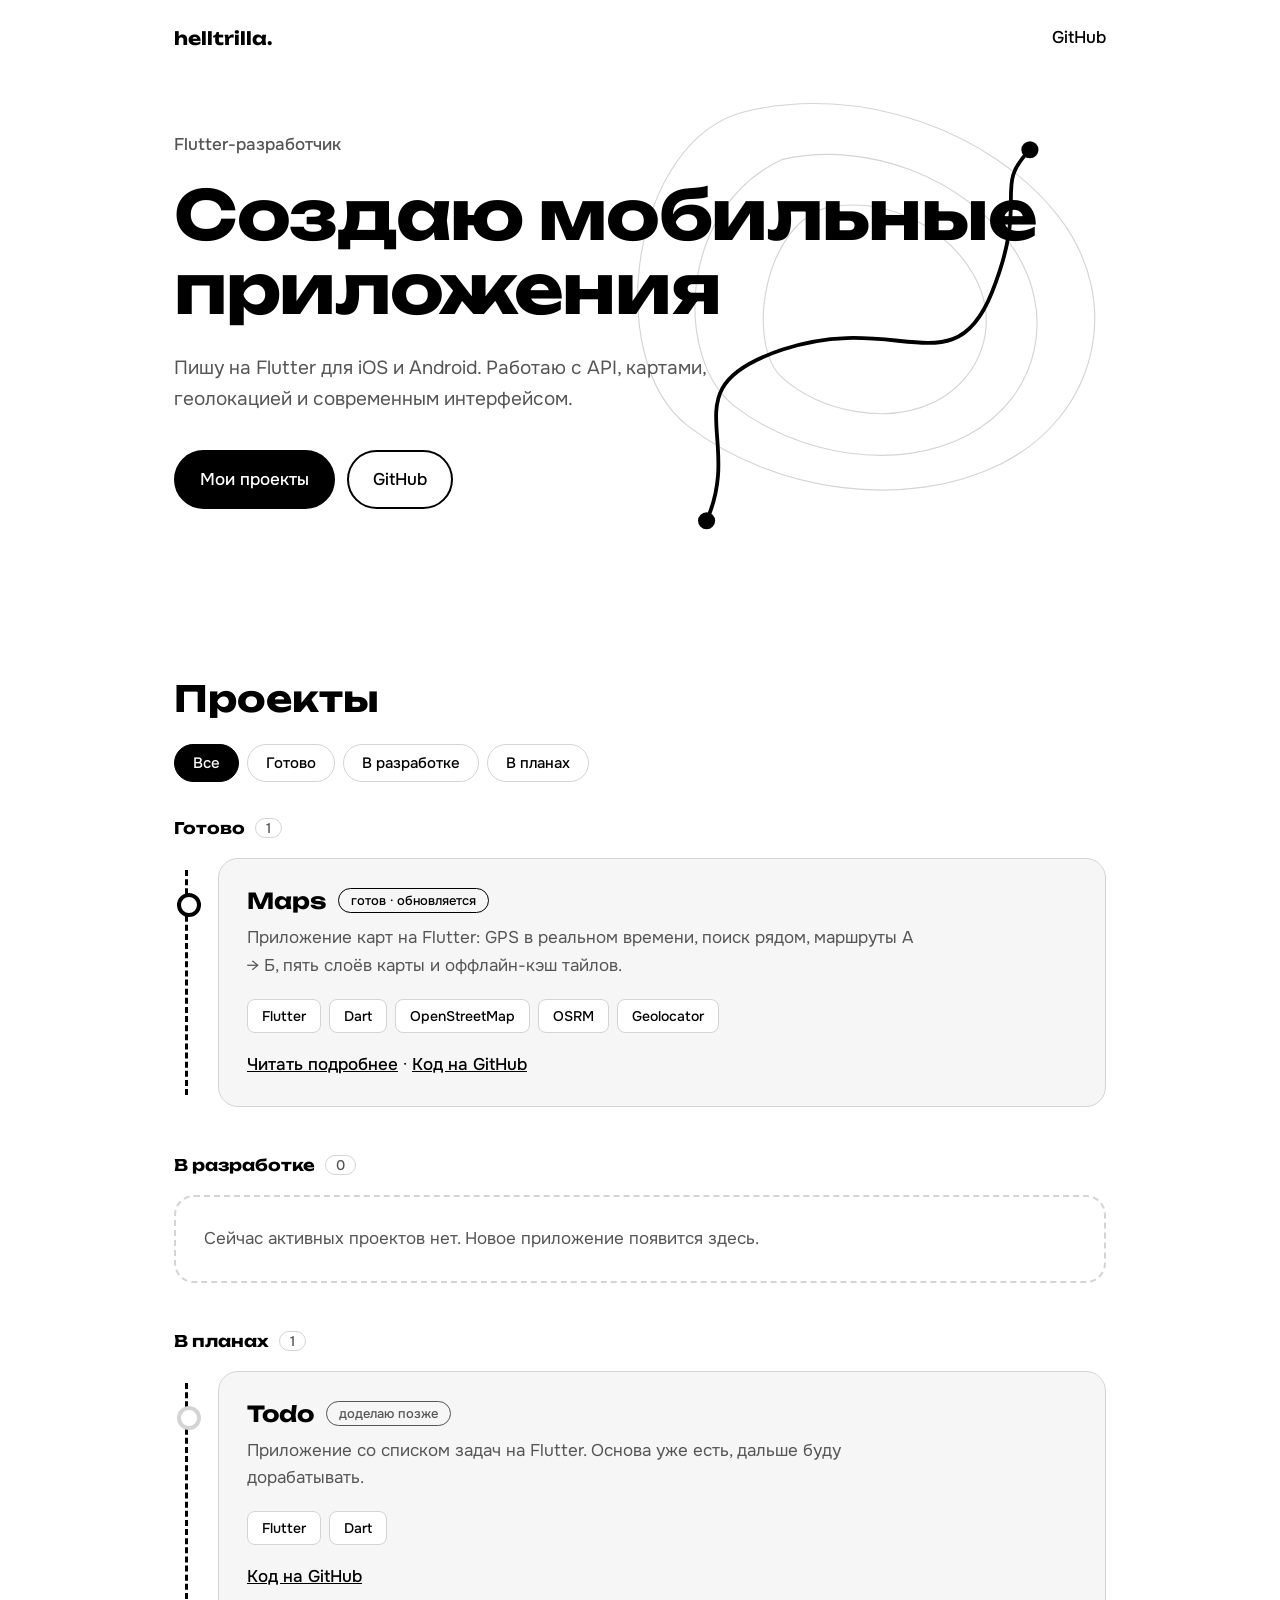
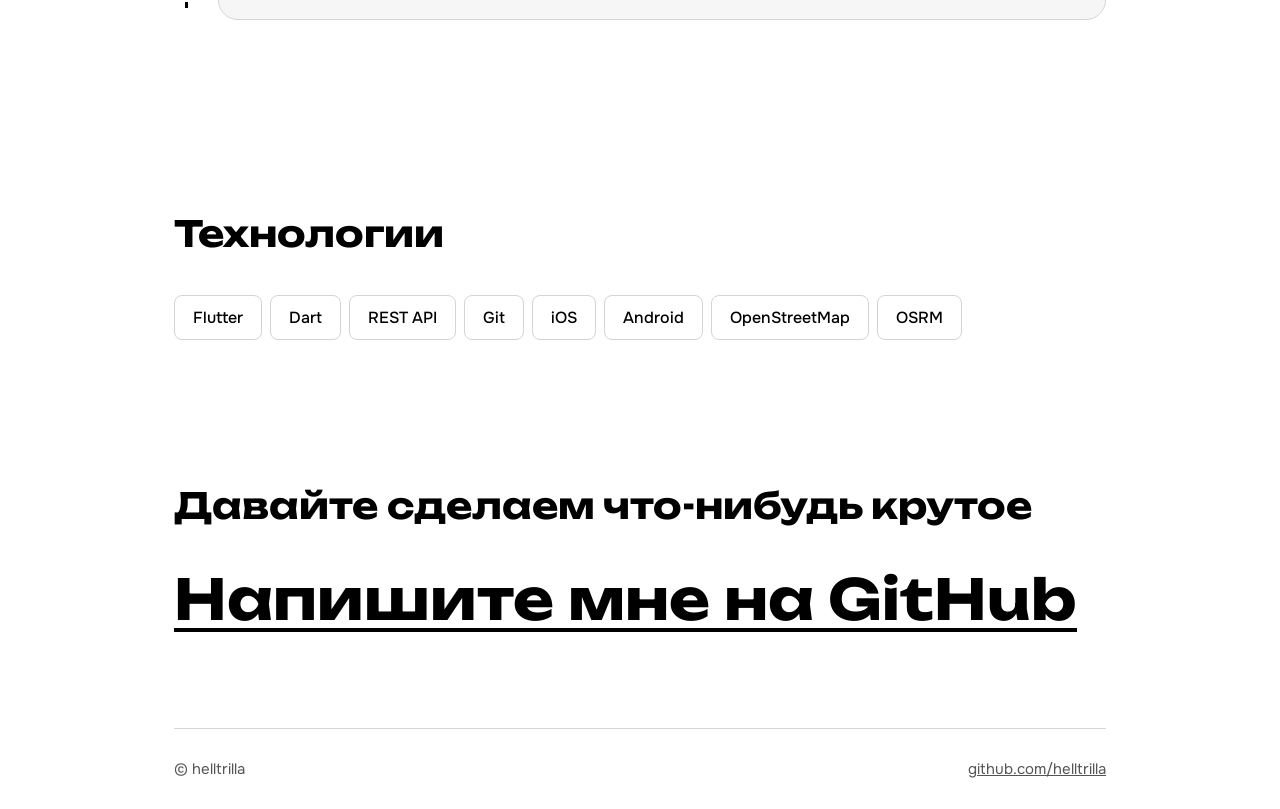
==== index.html @ f3880a2e "Add files via upload" ====
<!DOCTYPE html>
<html lang="ru">
<head>
<meta charset="utf-8">
<meta name="viewport" content="width=device-width, initial-scale=1">
<title>Helltrilla — Flutter Developer</title>
<meta name="description" content="Helltrilla — портфолио Flutter-разработчика">
<link rel="icon" href="/favicon.svg" type="image/svg+xml">
<link rel="icon" href="/favicon.png" type="image/png" sizes="64x64">
<link rel="apple-touch-icon" href="/apple-touch-icon.png">
<meta property="og:type" content="website">
<meta property="og:locale" content="ru_RU">
<meta property="og:site_name" content="helltrilla">
<meta property="og:title" content="helltrilla — Flutter-разработчик">
<meta property="og:description" content="Мобильные приложения для iOS и Android. Проекты, стек и контакты.">
<meta property="og:url" content="https://helltrilla.github.io/">
<meta property="og:image" content="https://helltrilla.github.io/og-image.png">
<meta property="og:image:width" content="1200">
<meta property="og:image:height" content="630">
<meta name="twitter:card" content="summary_large_image">
<meta name="twitter:image" content="https://helltrilla.github.io/og-image.png">
<link rel="preconnect" href="https://fonts.googleapis.com">
<link rel="preconnect" href="https://fonts.gstatic.com" crossorigin>
<link href="https://fonts.googleapis.com/css2?family=Onest:wght@400;500&family=Unbounded:wght@500;700&display=swap" rel="stylesheet">
<style>
:root{--bg:#ffffff;--ink:#000000;--mute:#555555;--line:#d4d4d4;--card:#f6f6f6;--route:#000000;--ok:#000000;
--d:'Unbounded','Arial Black',sans-serif;--b:'Onest',system-ui,sans-serif}
@media(prefers-color-scheme:dark){:root:not([data-theme="light"]){--bg:#000000;--ink:#ffffff;--mute:#a0a0a0;--line:#333333;--card:#0d0d0d;--route:#ffffff;--ok:#ffffff}}
:root[data-theme="dark"]{--bg:#000000;--ink:#ffffff;--mute:#a0a0a0;--line:#333333;--card:#0d0d0d;--route:#ffffff;--ok:#ffffff}
*{box-sizing:border-box;margin:0}
html{scroll-behavior:smooth}
body{background:var(--bg);color:var(--ink);font:400 17px/1.6 var(--b);padding-top:env(safe-area-inset-top,0px);padding-bottom:env(safe-area-inset-bottom,0px)}
a{color:inherit}
:focus-visible{outline:3px solid var(--route);outline-offset:3px}
.w{max-width:980px;margin:0 auto;padding:0 24px}
header{display:flex;justify-content:space-between;align-items:center;padding:24px 0;font-weight:500}
header a{text-decoration:none}
.logo{font:700 18px var(--d)}
.logo i{color:var(--route);font-style:normal}
.hero{position:relative;padding:56px 0 96px}
.hero svg.map{position:absolute;inset:0;width:100%;height:100%;pointer-events:none}
.contour{fill:none;stroke:var(--line);stroke-width:1.2}
.route{fill:none;stroke:var(--route);stroke-width:4;stroke-linecap:round;stroke-dasharray:6 12;}
.route.draw{stroke-dasharray:1400;stroke-dashoffset:1400;animation:go 2.6s .3s ease-out forwards}
@keyframes go{to{stroke-dashoffset:0}}
.pin{fill:var(--route)}
.hero>*:not(svg){position:relative}
.role{font-weight:500;color:var(--mute);margin-bottom:20px}
h1{font:700 clamp(34px,7vw,68px)/1.08 var(--d);letter-spacing:-.02em;max-width:14em}
.lead{max-width:34em;margin:28px 0 36px;color:var(--mute);font-size:19px}
.btns{display:flex;gap:12px;flex-wrap:wrap}
.btn{display:inline-block;padding:14px 24px;border-radius:999px;font-weight:500;text-decoration:none;border:2px solid var(--ink);transition:transform .15s}
.btn.main{background:var(--ink);color:var(--bg)}
.btn:hover{transform:translateY(-2px)}
h2{font:700 clamp(24px,4vw,36px)/1.2 var(--d);margin-bottom:40px}
section{padding:72px 0}
.stops{position:relative;padding-left:44px}
.stops:before{content:"";position:absolute;left:11px;top:12px;bottom:12px;border-left:3px dashed var(--route)}
.stop{position:relative;background:var(--card);border:1px solid var(--line);border-radius:20px;padding:28px;margin-bottom:24px}
.stop:before{content:"";position:absolute;left:-42px;top:34px;width:16px;height:16px;border-radius:50%;background:var(--bg);border:4px solid var(--route)}
.stop.plan:before{border-color:var(--line)}
.stop h4{font:700 22px var(--d);margin-bottom:10px;display:flex;gap:12px;align-items:center;flex-wrap:wrap}
.tag{font:500 13px var(--b);padding:3px 12px;border-radius:999px;border:1px solid currentColor;color:var(--ok)}
.plan .tag{color:var(--mute)}
.stop p{color:var(--mute);max-width:40em}
.chips{display:flex;flex-wrap:wrap;gap:8px;margin:20px 0 0;padding:0;list-style:none}
.chips li{font-size:14px;font-weight:500;padding:5px 14px;border-radius:8px;background:var(--bg);border:1px solid var(--line)}
.stop a.more{display:inline-block;margin-top:18px;font-weight:500}
.stack .chips li{font-size:16px;padding:9px 18px}
.filters{display:flex;gap:8px;flex-wrap:wrap;margin:-16px 0 36px}
.filters button{font:500 15px var(--b);color:var(--ink);background:none;border:1.5px solid var(--line);border-radius:999px;padding:8px 18px;cursor:pointer}
.filters button.on{background:var(--ink);color:var(--bg);border-color:var(--ink)}
.stop h4 a{text-decoration:none}
.stop h4 a:after{content:"";position:absolute;inset:0;border-radius:20px}
.stop:hover{border-color:var(--ink)}
.stop a.more{position:relative;z-index:1}
.group{margin-bottom:48px}
.group[hidden]{display:none}
.gh{font:700 16px var(--d);margin-bottom:20px;display:flex;gap:10px;align-items:center}
.gh span{font:500 14px var(--b);color:var(--mute);border:1px solid var(--line);border-radius:999px;padding:0 10px}
.empty{border:2px dashed var(--line);border-radius:20px;padding:28px;color:var(--mute)}
.cta{padding:72px 0 96px}
.cta a{font:700 clamp(26px,5.5vw,56px)/1.15 var(--d);text-decoration-thickness:4px;text-decoration-color:var(--route);text-underline-offset:8px}
footer{border-top:1px solid var(--line);padding:28px 0;color:var(--mute);font-size:15px;display:flex;justify-content:space-between;flex-wrap:wrap;gap:12px}
@media(prefers-reduced-motion:reduce){.route.draw{animation:none;stroke-dashoffset:0}html{scroll-behavior:auto}.btn:hover{transform:none}}
@media(max-width:560px){.stops{padding-left:34px}.stop:before{left:-32px}.stop{padding:22px}}
</style>
</head>
<body>
<div class="w">
<header>
  <span class="logo">helltrilla<i>.</i></span>
  <a href="https://github.com/helltrilla">GitHub</a>
</header>

<main>
<div class="hero">
  <svg class="map" viewBox="0 0 980 560" preserveAspectRatio="xMidYMid slice" aria-hidden="true">
    <path class="contour" d="M600 40c120-30 260 20 330 110s40 210-60 260-240 30-330-40S480 70 600 40z"/>
    <path class="contour" d="M640 90c90-20 190 20 240 90s30 160-45 200-180 20-245-30-60-210 50-260z"/>
    <path class="contour" d="M690 140c60-10 120 20 150 70s10 110-40 135-120 10-160-25-20-165 50-180z"/>
    <path class="route draw" d="M560 470C600 380 520 330 640 290s180 40 220-60 0-110 40-150"/>
    <circle class="pin" cx="560" cy="470" r="9"/><circle class="pin" cx="900" cy="80" r="9"/>
  </svg>
  <p class="role">Flutter-разработчик</p>
  <h1>Создаю мобильные приложения</h1>
  <p class="lead">Пишу на Flutter для iOS и Android. Работаю с API, картами, геолокацией и современным интерфейсом.</p>
  <div class="btns">
    <a class="btn main" href="#projects">Мои проекты</a>
    <a class="btn" href="https://github.com/helltrilla">GitHub</a>
  </div>
</div>

<section id="projects">
  <h2>Проекты</h2>
  <div class="filters" role="group" aria-label="Фильтр проектов">
    <button class="on" data-f="all">Все</button>
    <button data-f="done">Готово</button>
    <button data-f="dev">В разработке</button>
    <button data-f="plan">В планах</button>
  </div>

  <div class="group" data-g="done">
    <h3 class="gh">Готово <span>1</span></h3>
    <div class="stops">
      <article class="stop">
        <h4><a href="maps.html">Maps</a> <span class="tag">готов · обновляется</span></h4>
        <p>Приложение карт на Flutter: GPS в реальном времени, поиск рядом, маршруты А → Б, пять слоёв карты и оффлайн-кэш тайлов.</p>
        <ul class="chips"><li>Flutter</li><li>Dart</li><li>OpenStreetMap</li><li>OSRM</li><li>Geolocator</li></ul>
        <a class="more" href="maps.html">Читать подробнее</a> · <a class="more" href="https://github.com/helltrilla/maps">Код на GitHub</a>
      </article>
    </div>
  </div>

  <div class="group" data-g="dev">
    <h3 class="gh">В разработке <span>0</span></h3>
    <div class="empty">Сейчас активных проектов нет. Новое приложение появится здесь.</div>
  </div>

  <div class="group" data-g="plan">
    <h3 class="gh">В планах <span>1</span></h3>
    <div class="stops">
      <article class="stop plan">
        <h4>Todo <span class="tag">доделаю позже</span></h4>
        <p>Приложение со списком задач на Flutter. Основа уже есть, дальше буду дорабатывать.</p>
        <ul class="chips"><li>Flutter</li><li>Dart</li></ul>
        <a class="more" href="https://github.com/helltrilla/todo">Код на GitHub</a>
      </article>
    </div>
  </div>
</section>

<section class="stack">
  <h2>Технологии</h2>
  <ul class="chips"><li>Flutter</li><li>Dart</li><li>REST API</li><li>Git</li><li>iOS</li><li>Android</li><li>OpenStreetMap</li><li>OSRM</li></ul>
</section>

<section class="cta">
  <h2>Давайте сделаем что-нибудь крутое</h2>
  <a href="https://github.com/helltrilla">Напишите мне на GitHub</a>
</section>
</main>

<footer>
  <span>© helltrilla</span>
  <a href="https://github.com/helltrilla">github.com/helltrilla</a>
</footer>
</div>
<script>
document.querySelectorAll('.filters button').forEach(function(b){b.addEventListener('click',function(){
document.querySelectorAll('.filters button').forEach(function(x){x.classList.toggle('on',x===b)});
document.querySelectorAll('.group').forEach(function(g){g.hidden=b.dataset.f!=='all'&&g.dataset.g!==b.dataset.f})})});
</script>
</body>
</html>
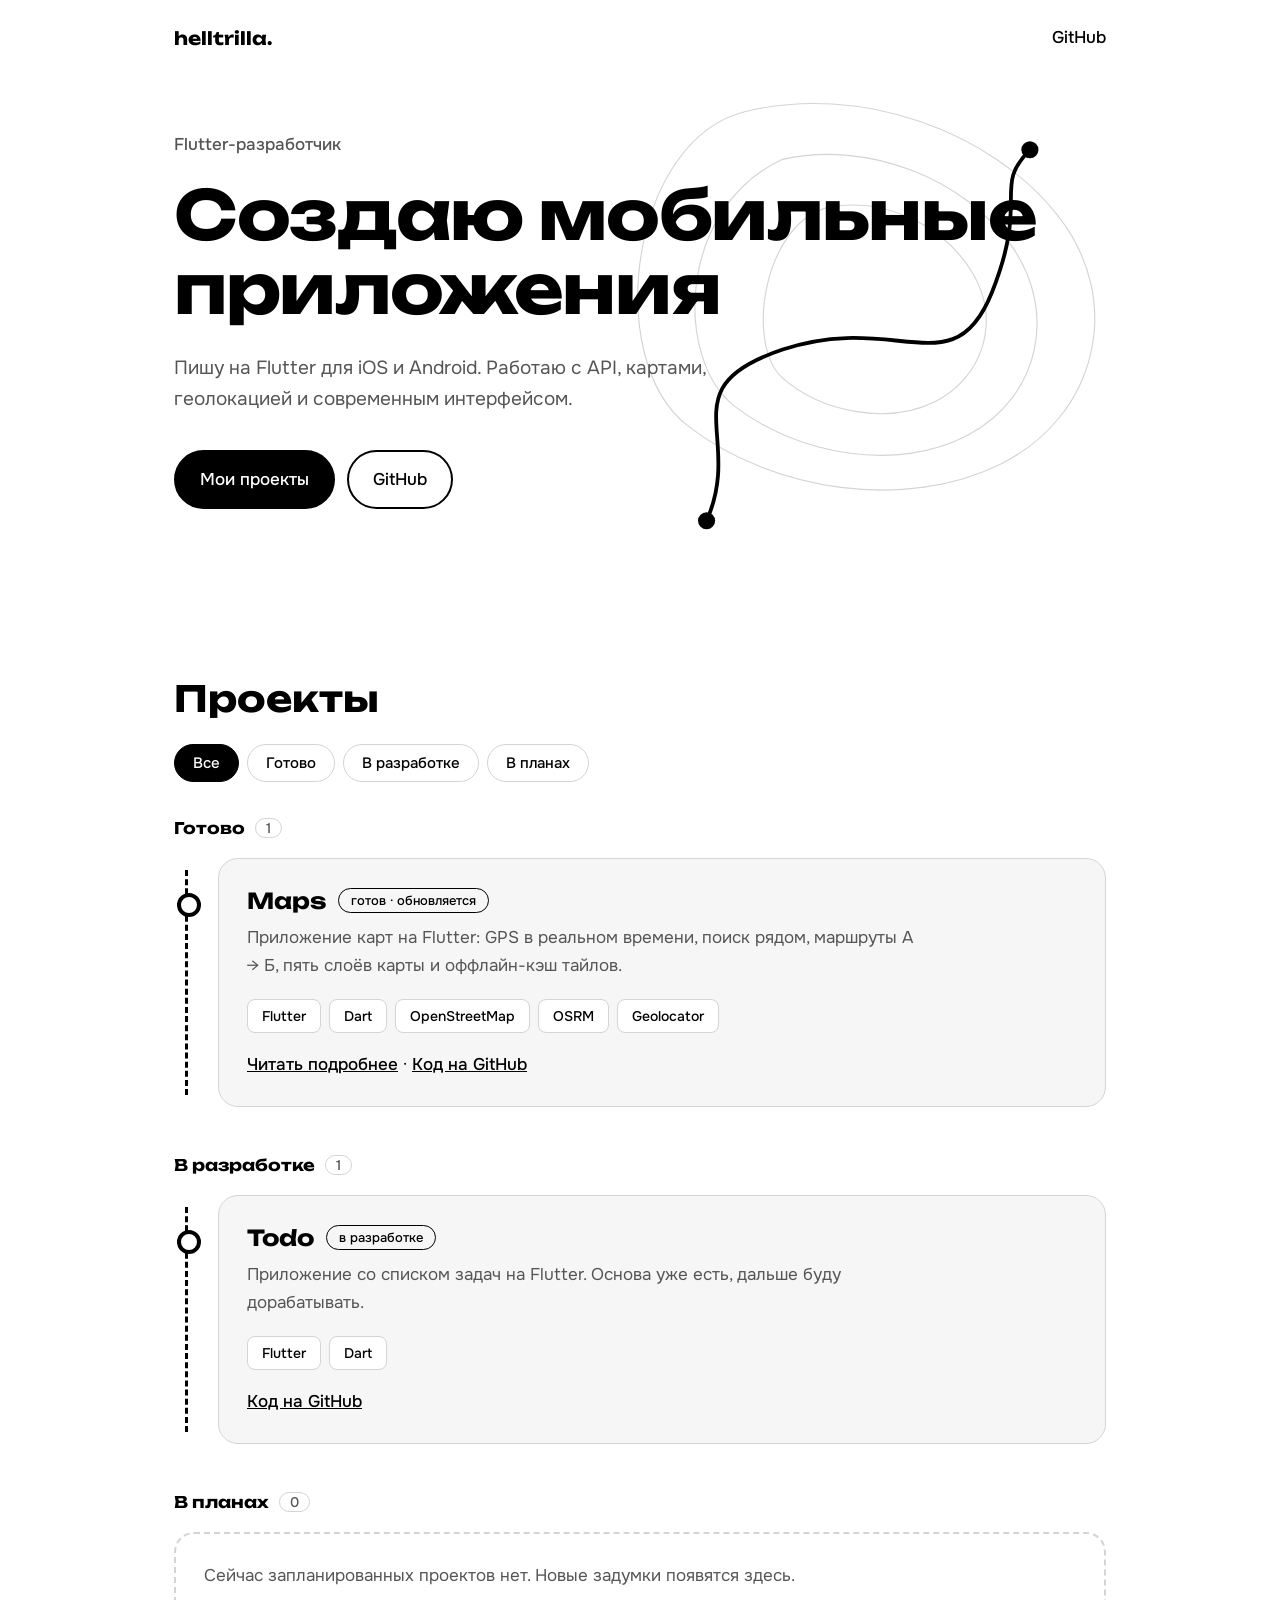
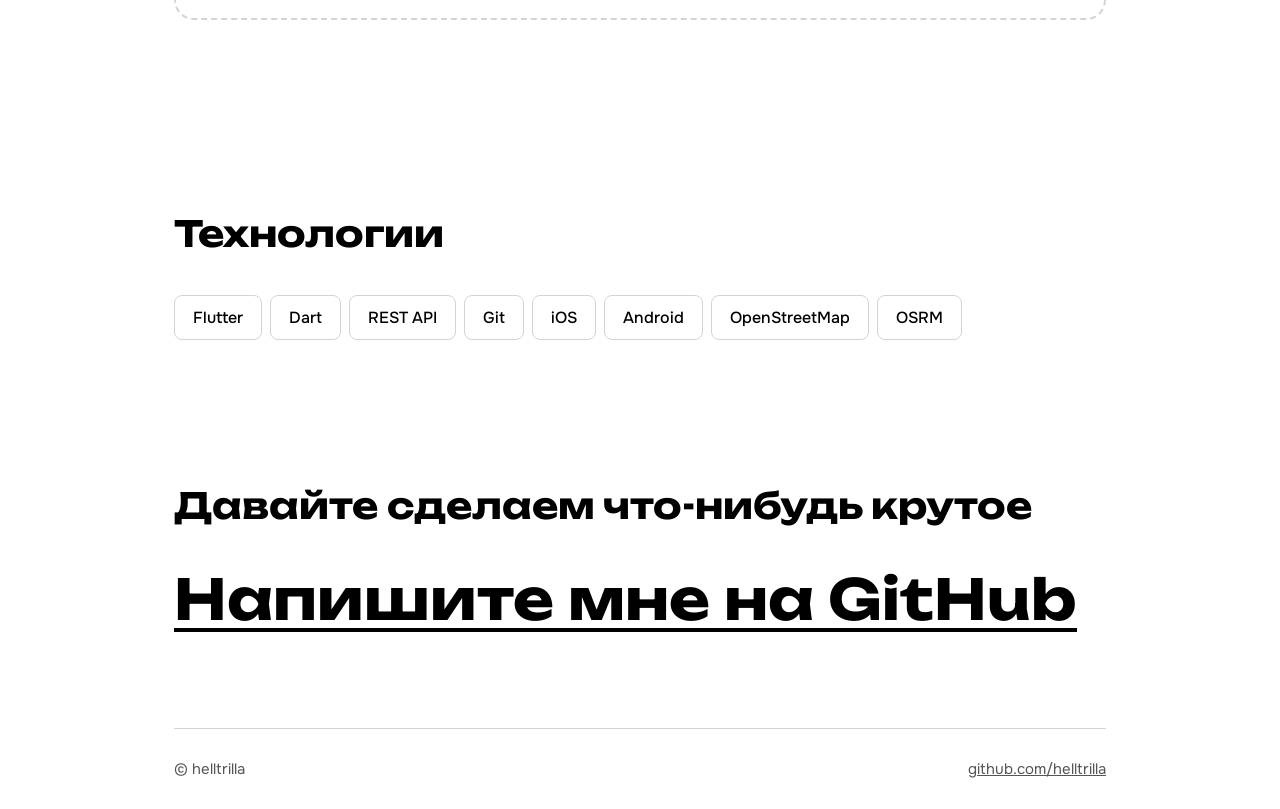
==== commit 33a2d20b: "Move Todo project to in-development" ====
--- a/index.html
+++ b/index.html
@@ -133,20 +133,20 @@
   </div>
 
   <div class="group" data-g="dev">
-    <h3 class="gh">В разработке <span>0</span></h3>
-    <div class="empty">Сейчас активных проектов нет. Новое приложение появится здесь.</div>
-  </div>
-
-  <div class="group" data-g="plan">
-    <h3 class="gh">В планах <span>1</span></h3>
+    <h3 class="gh">В разработке <span>1</span></h3>
     <div class="stops">
-      <article class="stop plan">
-        <h4>Todo <span class="tag">доделаю позже</span></h4>
+      <article class="stop">
+        <h4>Todo <span class="tag">в разработке</span></h4>
         <p>Приложение со списком задач на Flutter. Основа уже есть, дальше буду дорабатывать.</p>
         <ul class="chips"><li>Flutter</li><li>Dart</li></ul>
         <a class="more" href="https://github.com/helltrilla/todo">Код на GitHub</a>
       </article>
     </div>
+  </div>
+
+  <div class="group" data-g="plan">
+    <h3 class="gh">В планах <span>0</span></h3>
+    <div class="empty">Сейчас запланированных проектов нет. Новые задумки появятся здесь.</div>
   </div>
 </section>
 
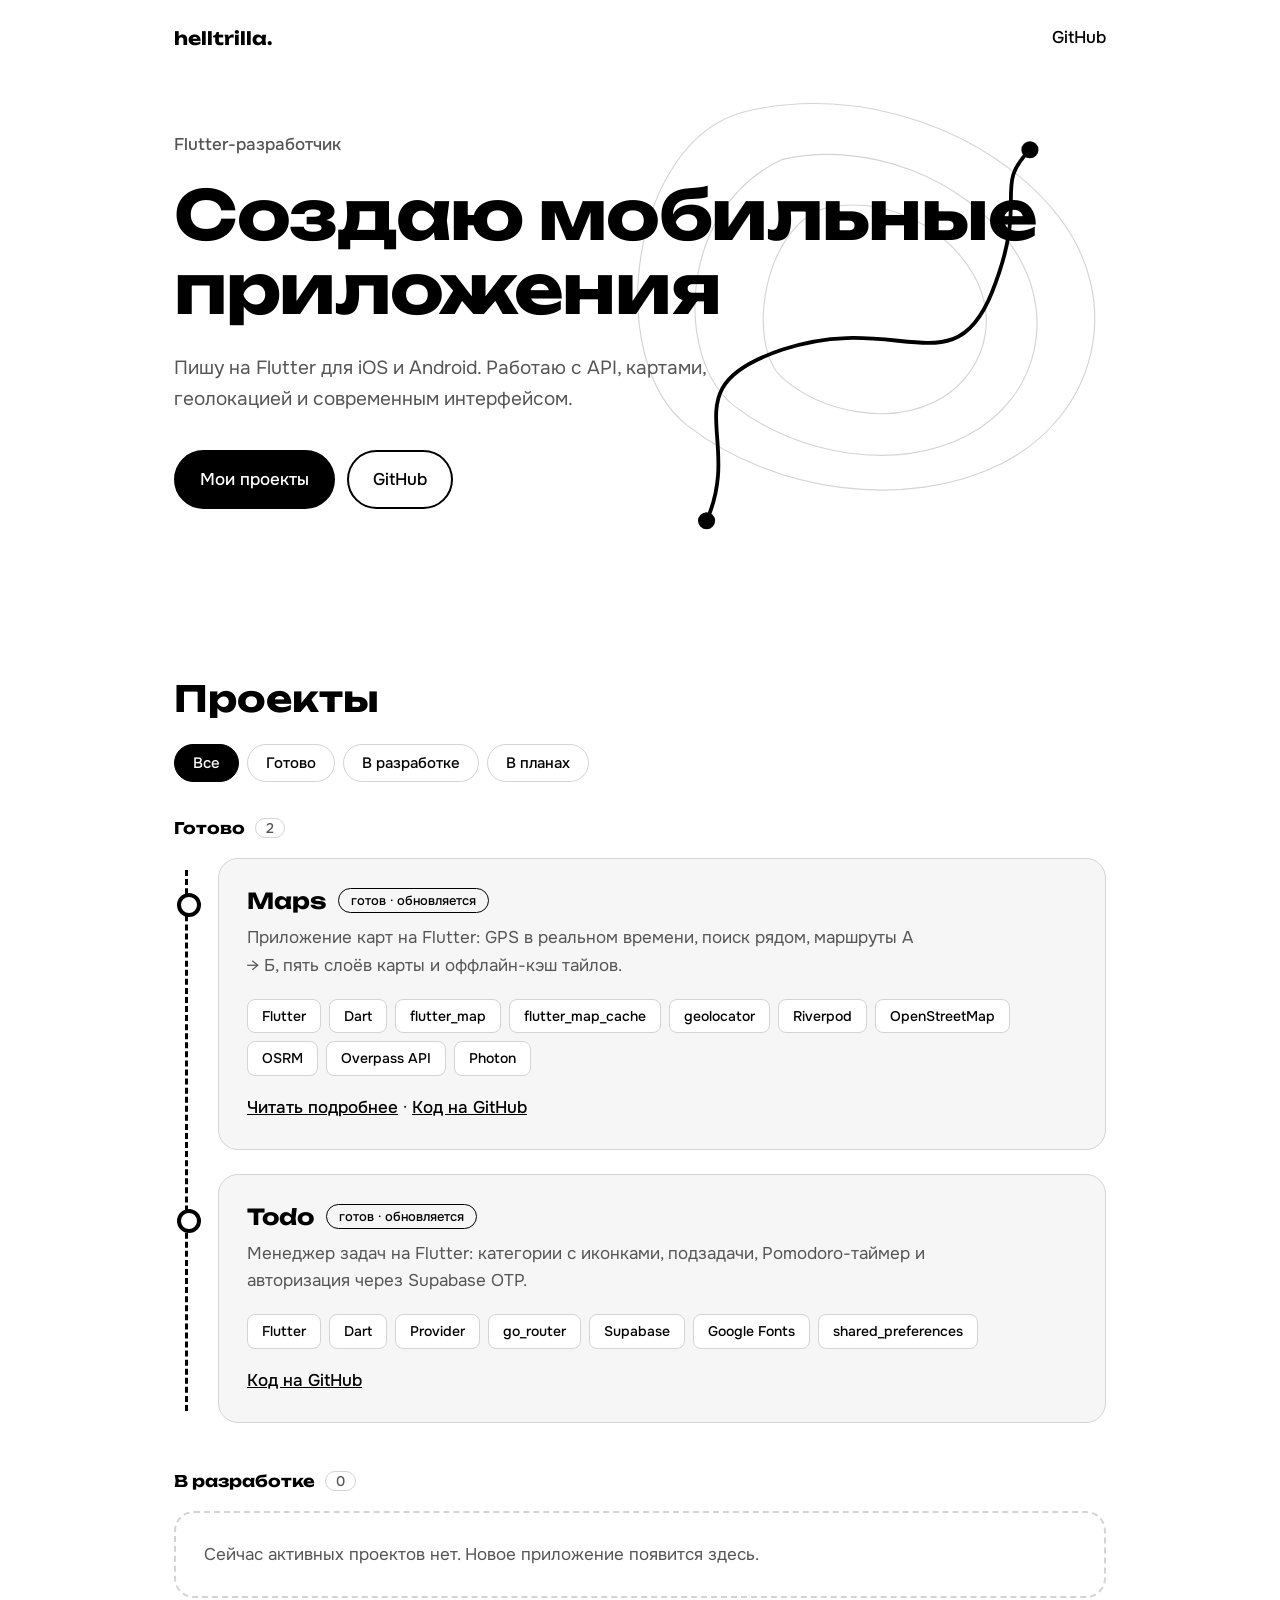
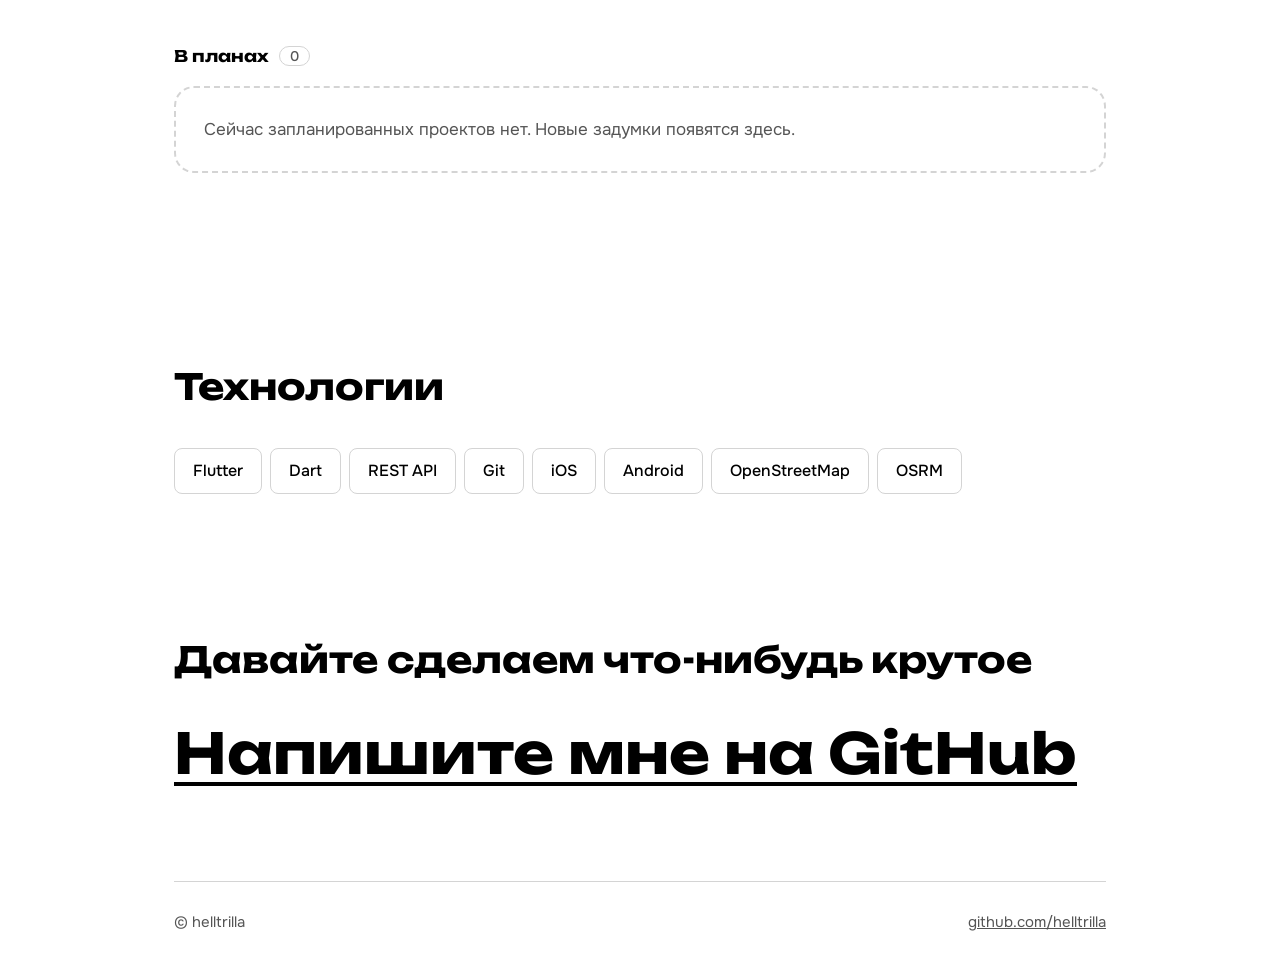
==== commit fcab3e35: "Move Todo to done, update libraries for Maps and Todo" ====
--- a/index.html
+++ b/index.html
@@ -121,27 +121,26 @@
   </div>
 
   <div class="group" data-g="done">
-    <h3 class="gh">Готово <span>1</span></h3>
+    <h3 class="gh">Готово <span>2</span></h3>
     <div class="stops">
       <article class="stop">
         <h4><a href="maps.html">Maps</a> <span class="tag">готов · обновляется</span></h4>
         <p>Приложение карт на Flutter: GPS в реальном времени, поиск рядом, маршруты А → Б, пять слоёв карты и оффлайн-кэш тайлов.</p>
-        <ul class="chips"><li>Flutter</li><li>Dart</li><li>OpenStreetMap</li><li>OSRM</li><li>Geolocator</li></ul>
+        <ul class="chips"><li>Flutter</li><li>Dart</li><li>flutter_map</li><li>flutter_map_cache</li><li>geolocator</li><li>Riverpod</li><li>OpenStreetMap</li><li>OSRM</li><li>Overpass API</li><li>Photon</li></ul>
         <a class="more" href="maps.html">Читать подробнее</a> · <a class="more" href="https://github.com/helltrilla/maps">Код на GitHub</a>
+      </article>
+      <article class="stop">
+        <h4>Todo <span class="tag">готов · обновляется</span></h4>
+        <p>Менеджер задач на Flutter: категории с иконками, подзадачи, Pomodoro-таймер и авторизация через Supabase OTP.</p>
+        <ul class="chips"><li>Flutter</li><li>Dart</li><li>Provider</li><li>go_router</li><li>Supabase</li><li>Google Fonts</li><li>shared_preferences</li></ul>
+        <a class="more" href="https://github.com/helltrilla/todo">Код на GitHub</a>
       </article>
     </div>
   </div>
 
   <div class="group" data-g="dev">
-    <h3 class="gh">В разработке <span>1</span></h3>
-    <div class="stops">
-      <article class="stop">
-        <h4>Todo <span class="tag">в разработке</span></h4>
-        <p>Приложение со списком задач на Flutter. Основа уже есть, дальше буду дорабатывать.</p>
-        <ul class="chips"><li>Flutter</li><li>Dart</li></ul>
-        <a class="more" href="https://github.com/helltrilla/todo">Код на GitHub</a>
-      </article>
-    </div>
+    <h3 class="gh">В разработке <span>0</span></h3>
+    <div class="empty">Сейчас активных проектов нет. Новое приложение появится здесь.</div>
   </div>
 
   <div class="group" data-g="plan">
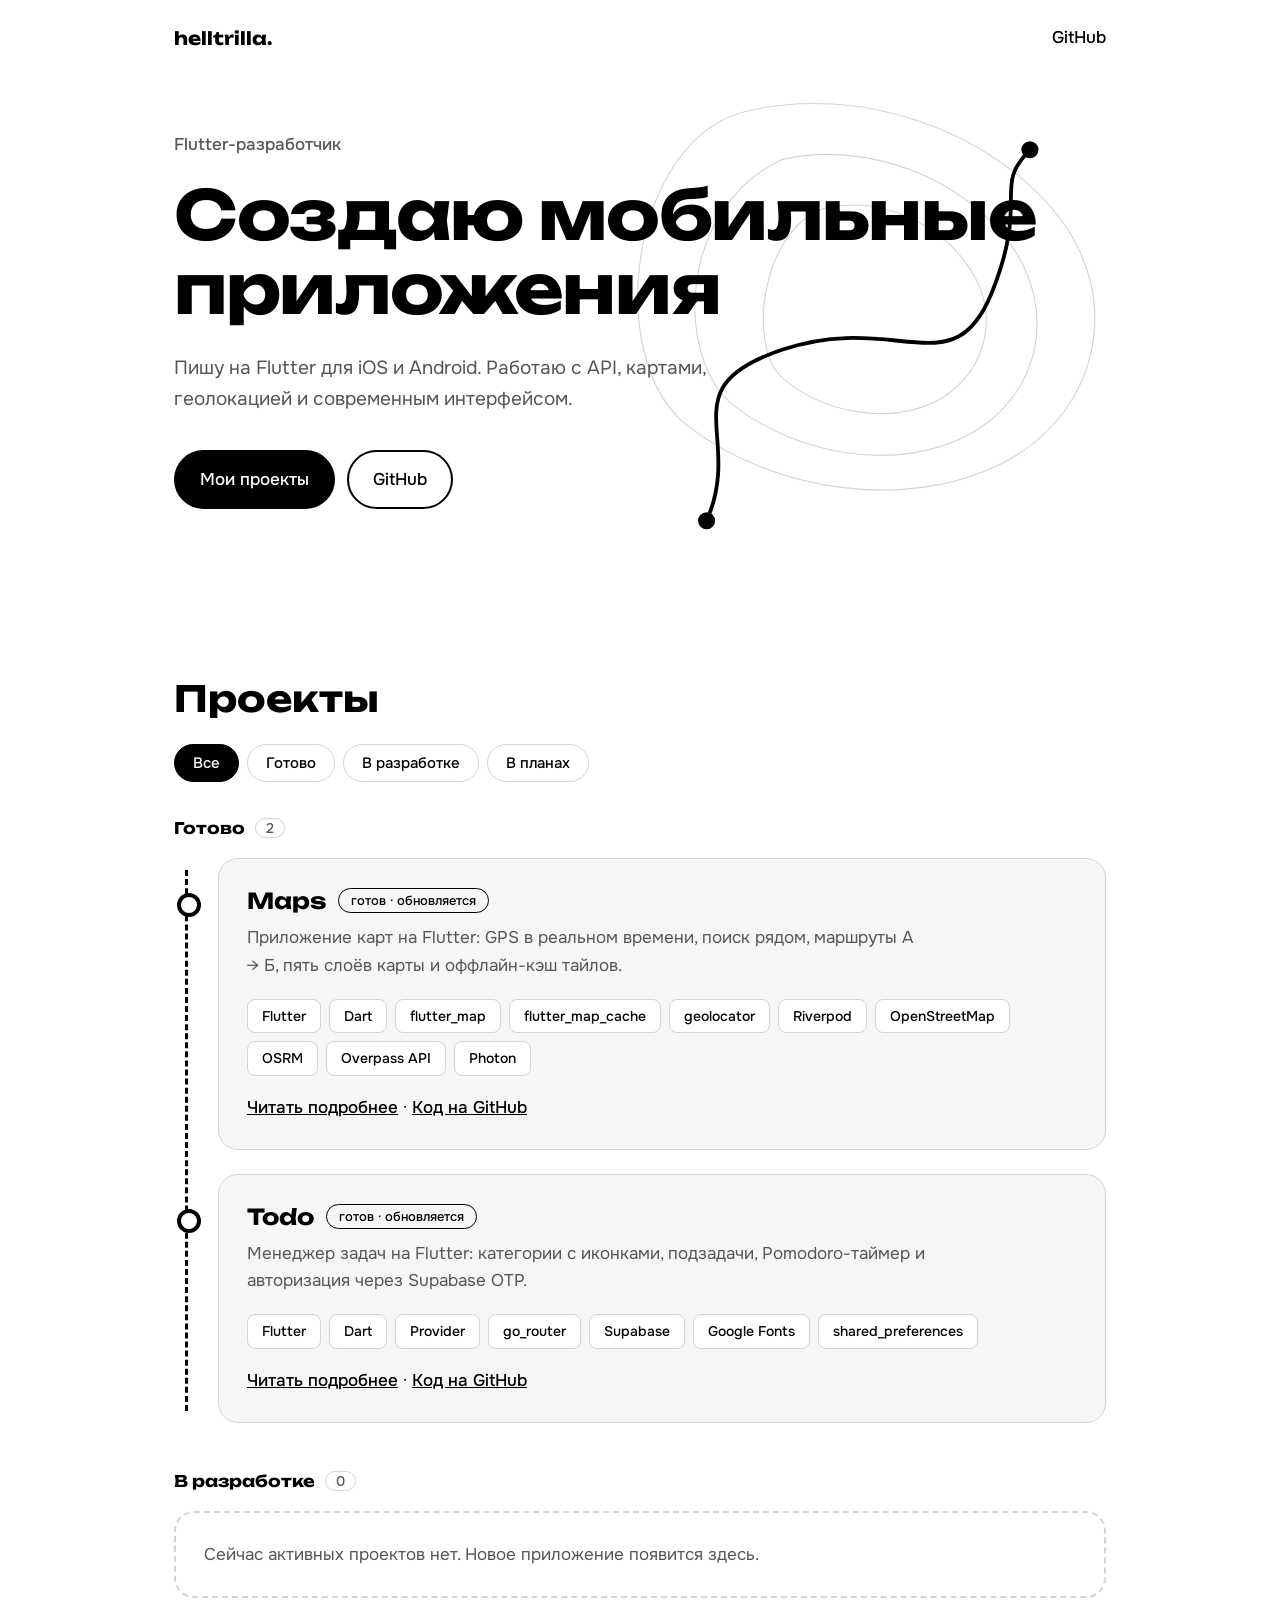
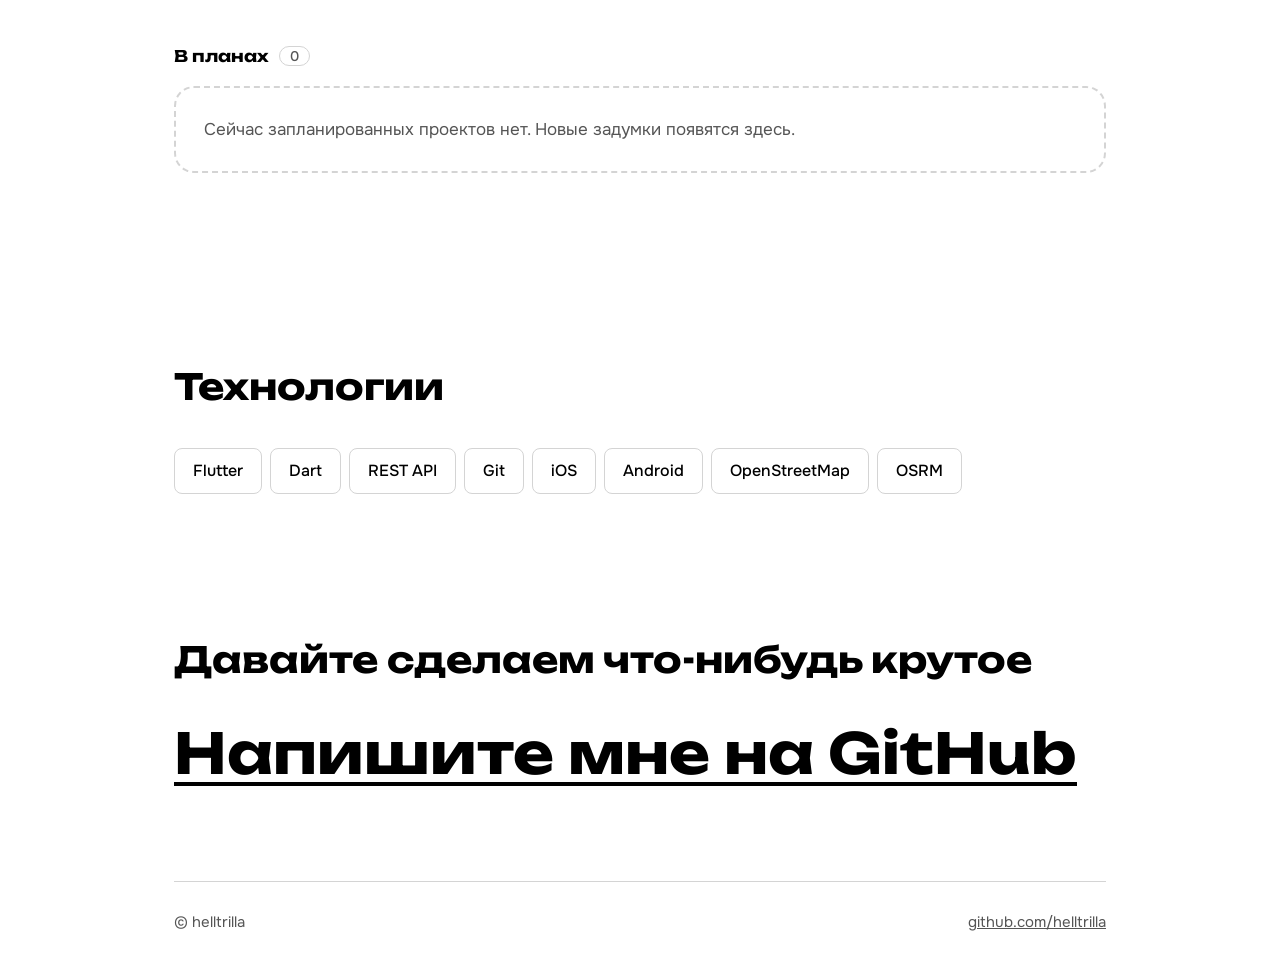
==== commit 01189583: "Create todo.html page and make Todo project clickable in index" ====
--- a/index.html
+++ b/index.html
@@ -130,10 +130,10 @@
         <a class="more" href="maps.html">Читать подробнее</a> · <a class="more" href="https://github.com/helltrilla/maps">Код на GitHub</a>
       </article>
       <article class="stop">
-        <h4>Todo <span class="tag">готов · обновляется</span></h4>
+        <h4><a href="todo.html">Todo</a> <span class="tag">готов · обновляется</span></h4>
         <p>Менеджер задач на Flutter: категории с иконками, подзадачи, Pomodoro-таймер и авторизация через Supabase OTP.</p>
         <ul class="chips"><li>Flutter</li><li>Dart</li><li>Provider</li><li>go_router</li><li>Supabase</li><li>Google Fonts</li><li>shared_preferences</li></ul>
-        <a class="more" href="https://github.com/helltrilla/todo">Код на GitHub</a>
+        <a class="more" href="todo.html">Читать подробнее</a> · <a class="more" href="https://github.com/helltrilla/todo">Код на GitHub</a>
       </article>
     </div>
   </div>
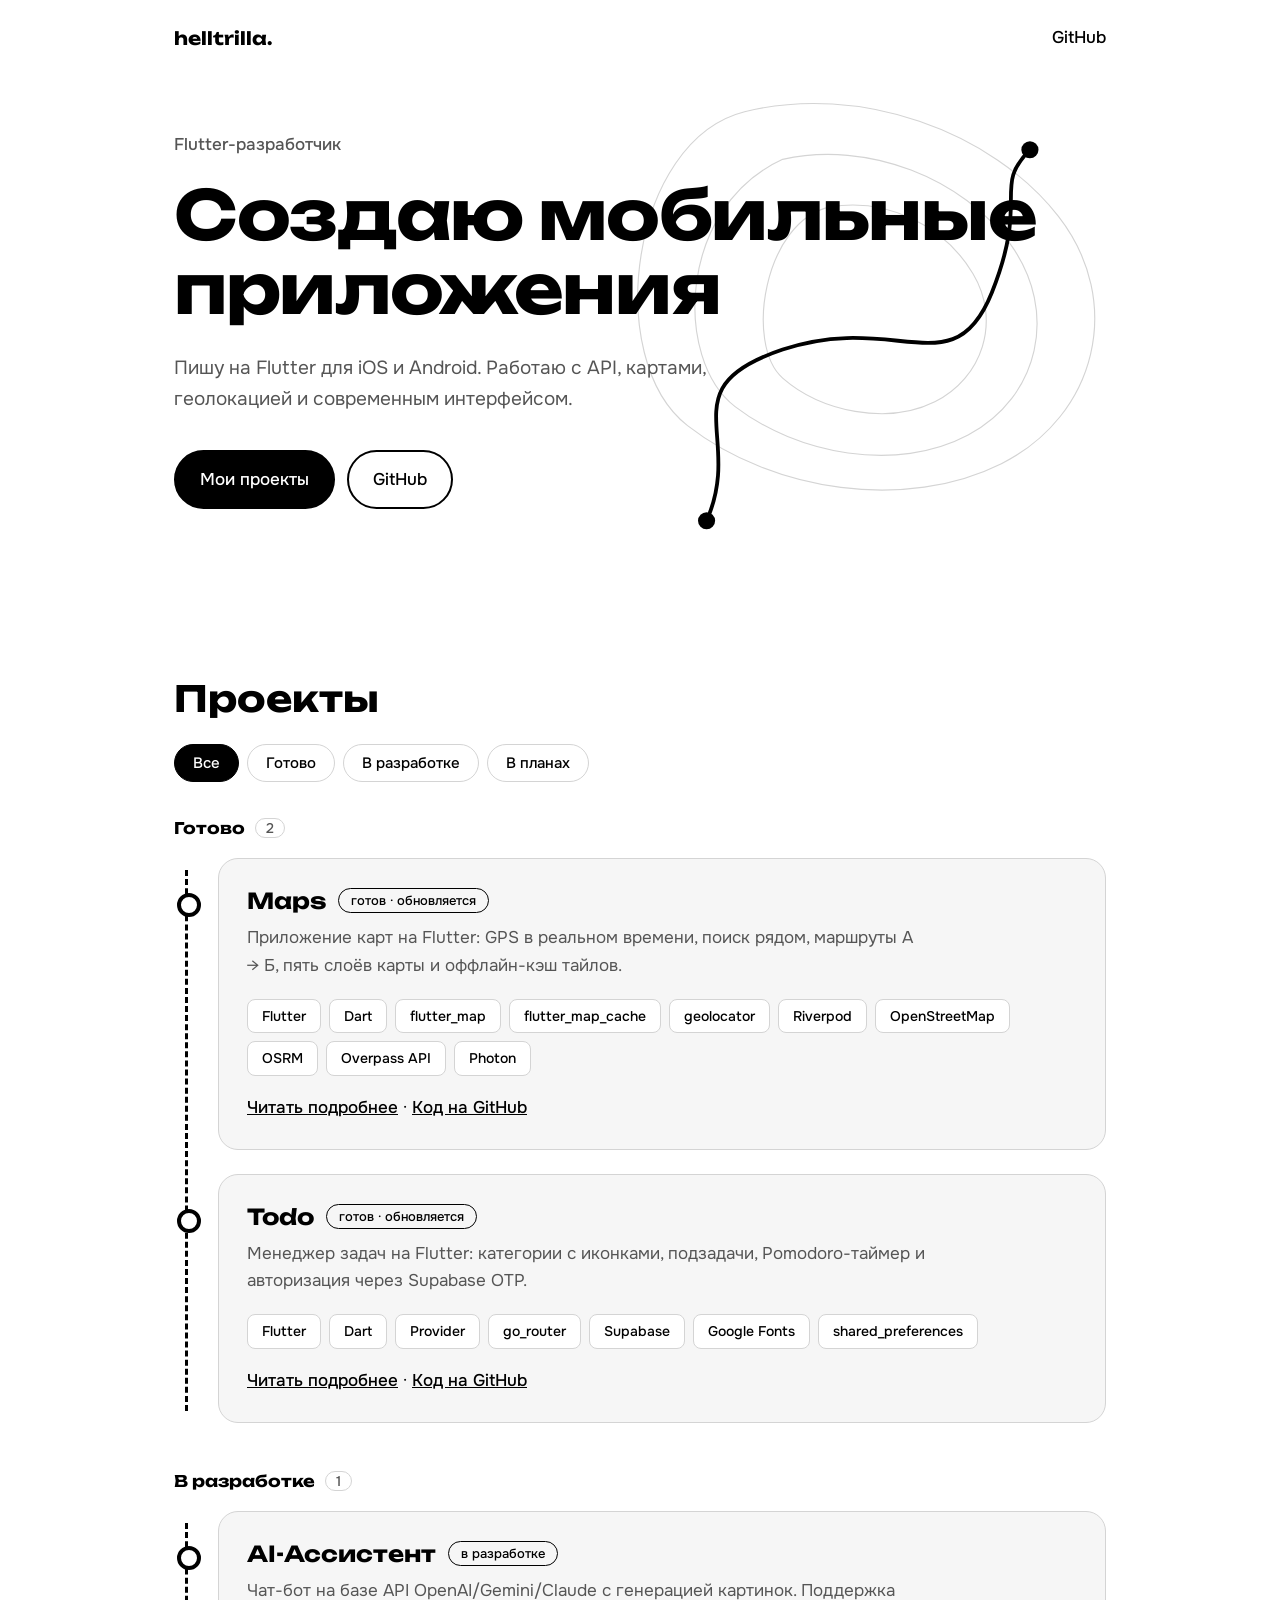
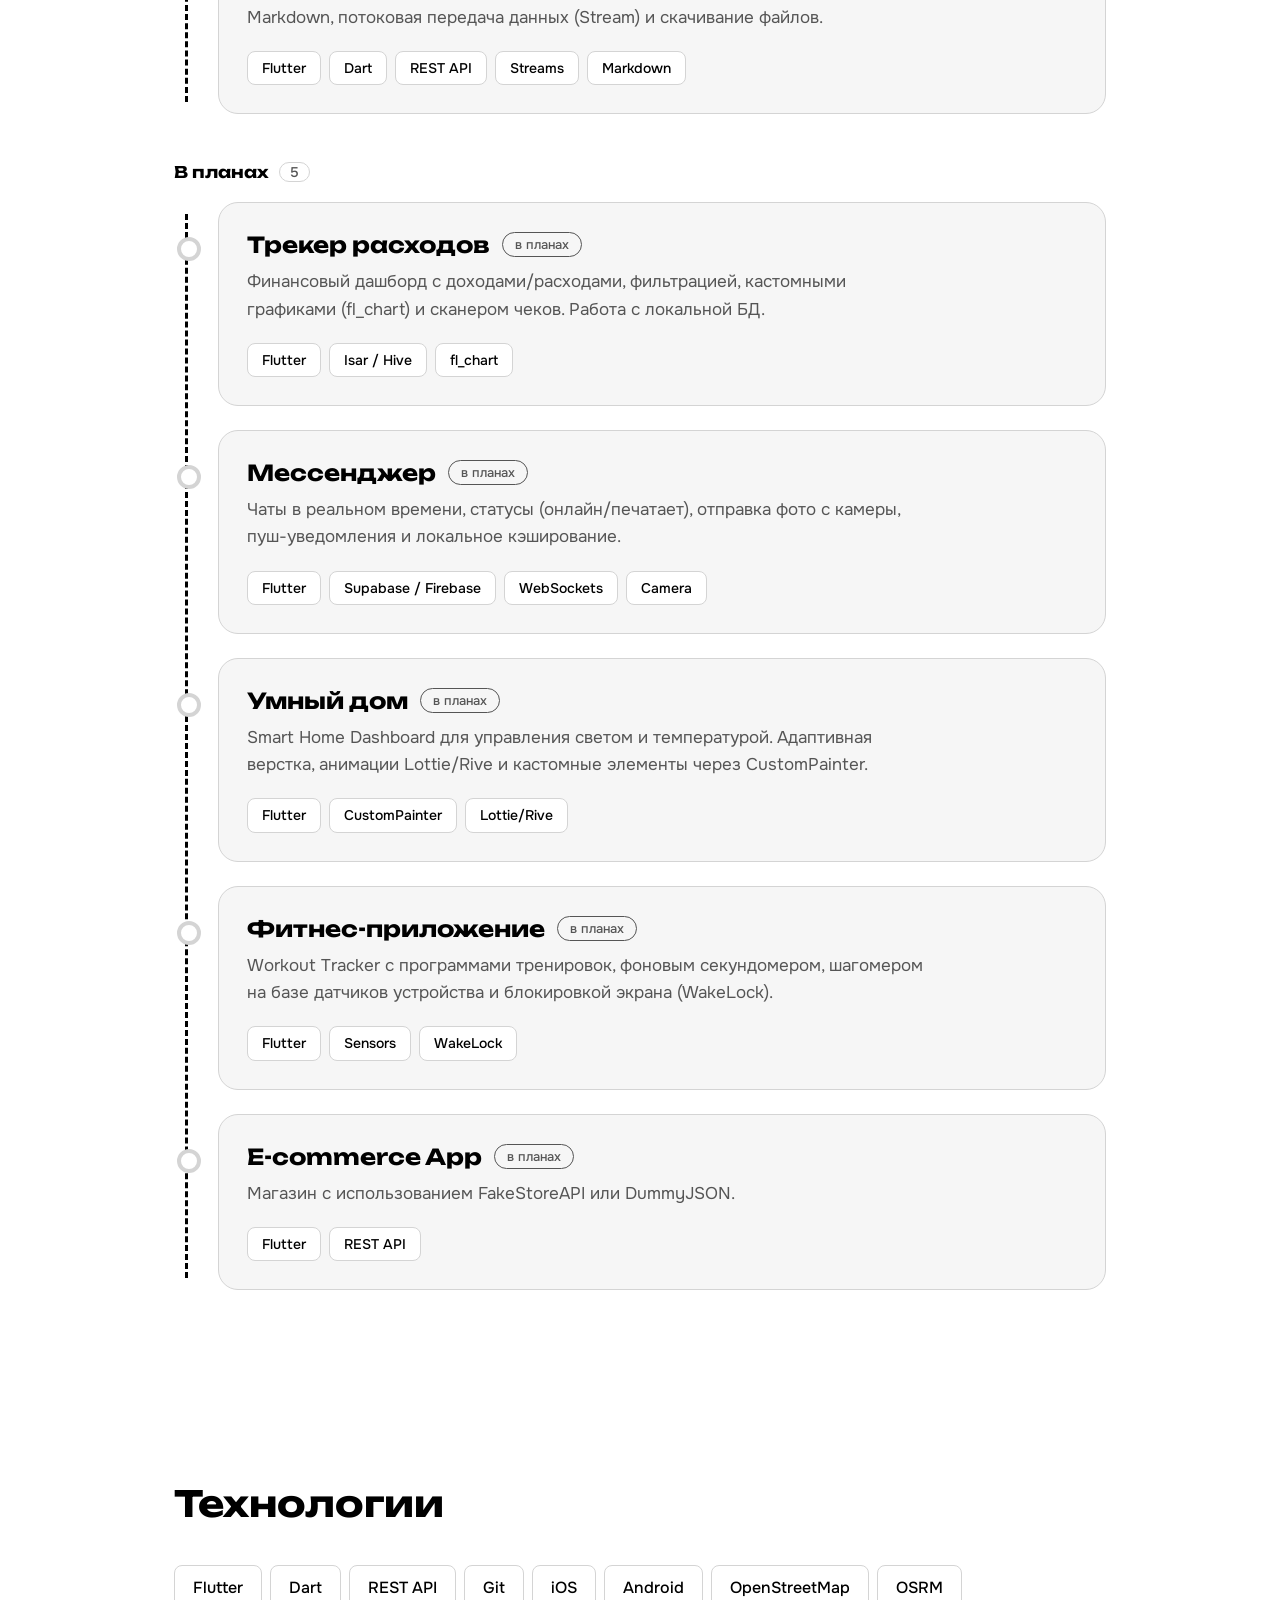
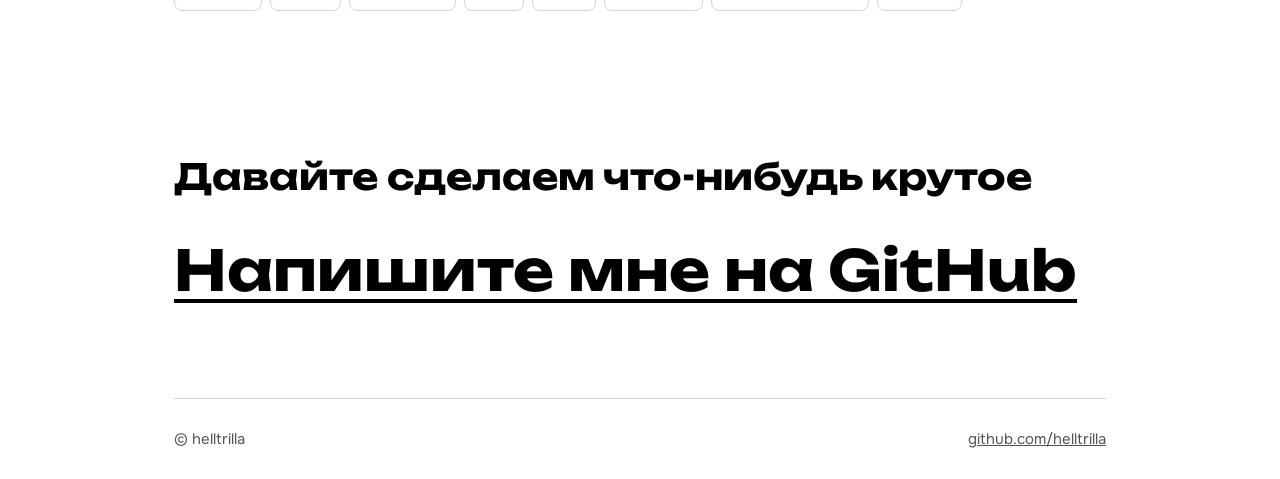
==== commit 7a9dc4c4: "Add new project ideas and AI assistant to dev/plan sections" ====
--- a/index.html
+++ b/index.html
@@ -139,13 +139,45 @@
   </div>
 
   <div class="group" data-g="dev">
-    <h3 class="gh">В разработке <span>0</span></h3>
-    <div class="empty">Сейчас активных проектов нет. Новое приложение появится здесь.</div>
+    <h3 class="gh">В разработке <span>1</span></h3>
+    <div class="stops">
+      <article class="stop">
+        <h4>AI-Ассистент <span class="tag">в разработке</span></h4>
+        <p>Чат-бот на базе API OpenAI/Gemini/Claude с генерацией картинок. Поддержка Markdown, потоковая передача данных (Stream) и скачивание файлов.</p>
+        <ul class="chips"><li>Flutter</li><li>Dart</li><li>REST API</li><li>Streams</li><li>Markdown</li></ul>
+      </article>
+    </div>
   </div>
 
   <div class="group" data-g="plan">
-    <h3 class="gh">В планах <span>0</span></h3>
-    <div class="empty">Сейчас запланированных проектов нет. Новые задумки появятся здесь.</div>
+    <h3 class="gh">В планах <span>5</span></h3>
+    <div class="stops">
+      <article class="stop plan">
+        <h4>Трекер расходов <span class="tag">в планах</span></h4>
+        <p>Финансовый дашборд с доходами/расходами, фильтрацией, кастомными графиками (fl_chart) и сканером чеков. Работа с локальной БД.</p>
+        <ul class="chips"><li>Flutter</li><li>Isar / Hive</li><li>fl_chart</li></ul>
+      </article>
+      <article class="stop plan">
+        <h4>Мессенджер <span class="tag">в планах</span></h4>
+        <p>Чаты в реальном времени, статусы (онлайн/печатает), отправка фото с камеры, пуш-уведомления и локальное кэширование.</p>
+        <ul class="chips"><li>Flutter</li><li>Supabase / Firebase</li><li>WebSockets</li><li>Camera</li></ul>
+      </article>
+      <article class="stop plan">
+        <h4>Умный дом <span class="tag">в планах</span></h4>
+        <p>Smart Home Dashboard для управления светом и температурой. Адаптивная верстка, анимации Lottie/Rive и кастомные элементы через CustomPainter.</p>
+        <ul class="chips"><li>Flutter</li><li>CustomPainter</li><li>Lottie/Rive</li></ul>
+      </article>
+      <article class="stop plan">
+        <h4>Фитнес-приложение <span class="tag">в планах</span></h4>
+        <p>Workout Tracker с программами тренировок, фоновым секундомером, шагомером на базе датчиков устройства и блокировкой экрана (WakeLock).</p>
+        <ul class="chips"><li>Flutter</li><li>Sensors</li><li>WakeLock</li></ul>
+      </article>
+      <article class="stop plan">
+        <h4>E-commerce App <span class="tag">в планах</span></h4>
+        <p>Магазин с использованием FakeStoreAPI или DummyJSON.</p>
+        <ul class="chips"><li>Flutter</li><li>REST API</li></ul>
+      </article>
+    </div>
   </div>
 </section>
 
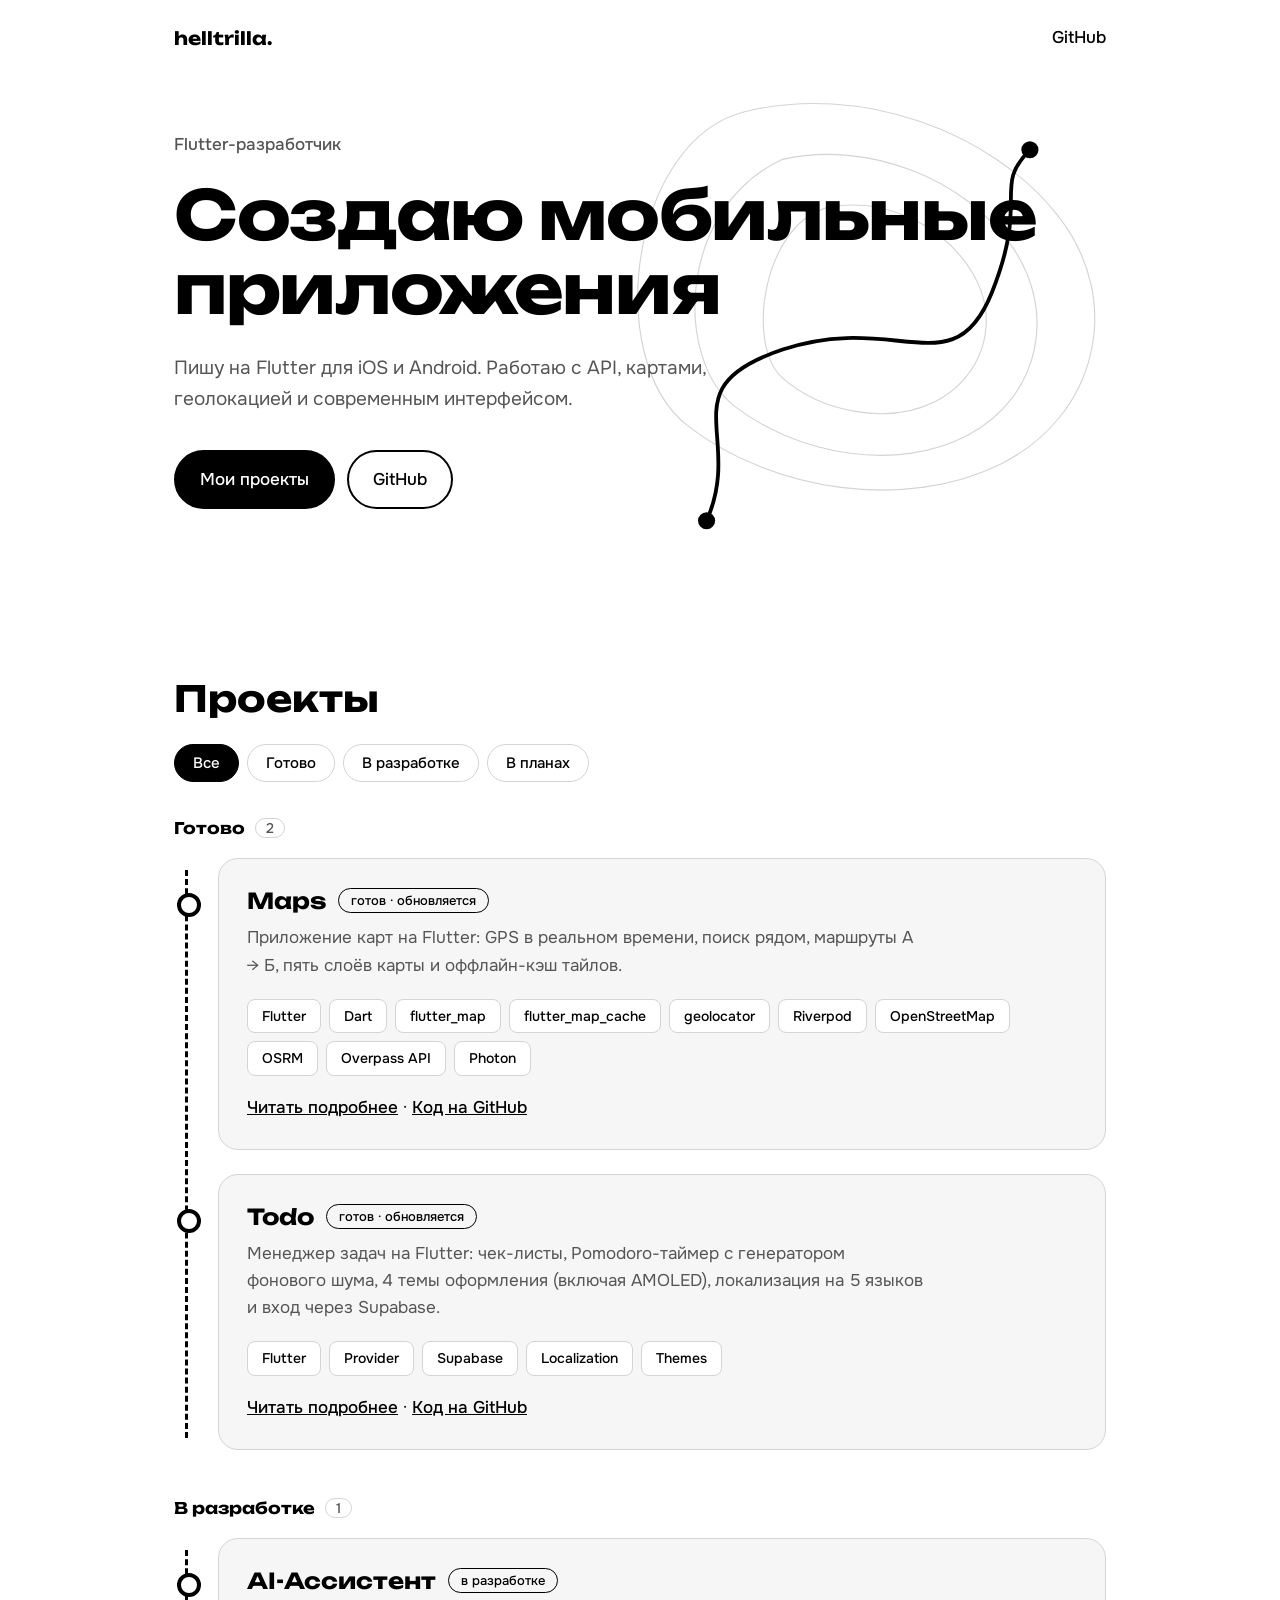
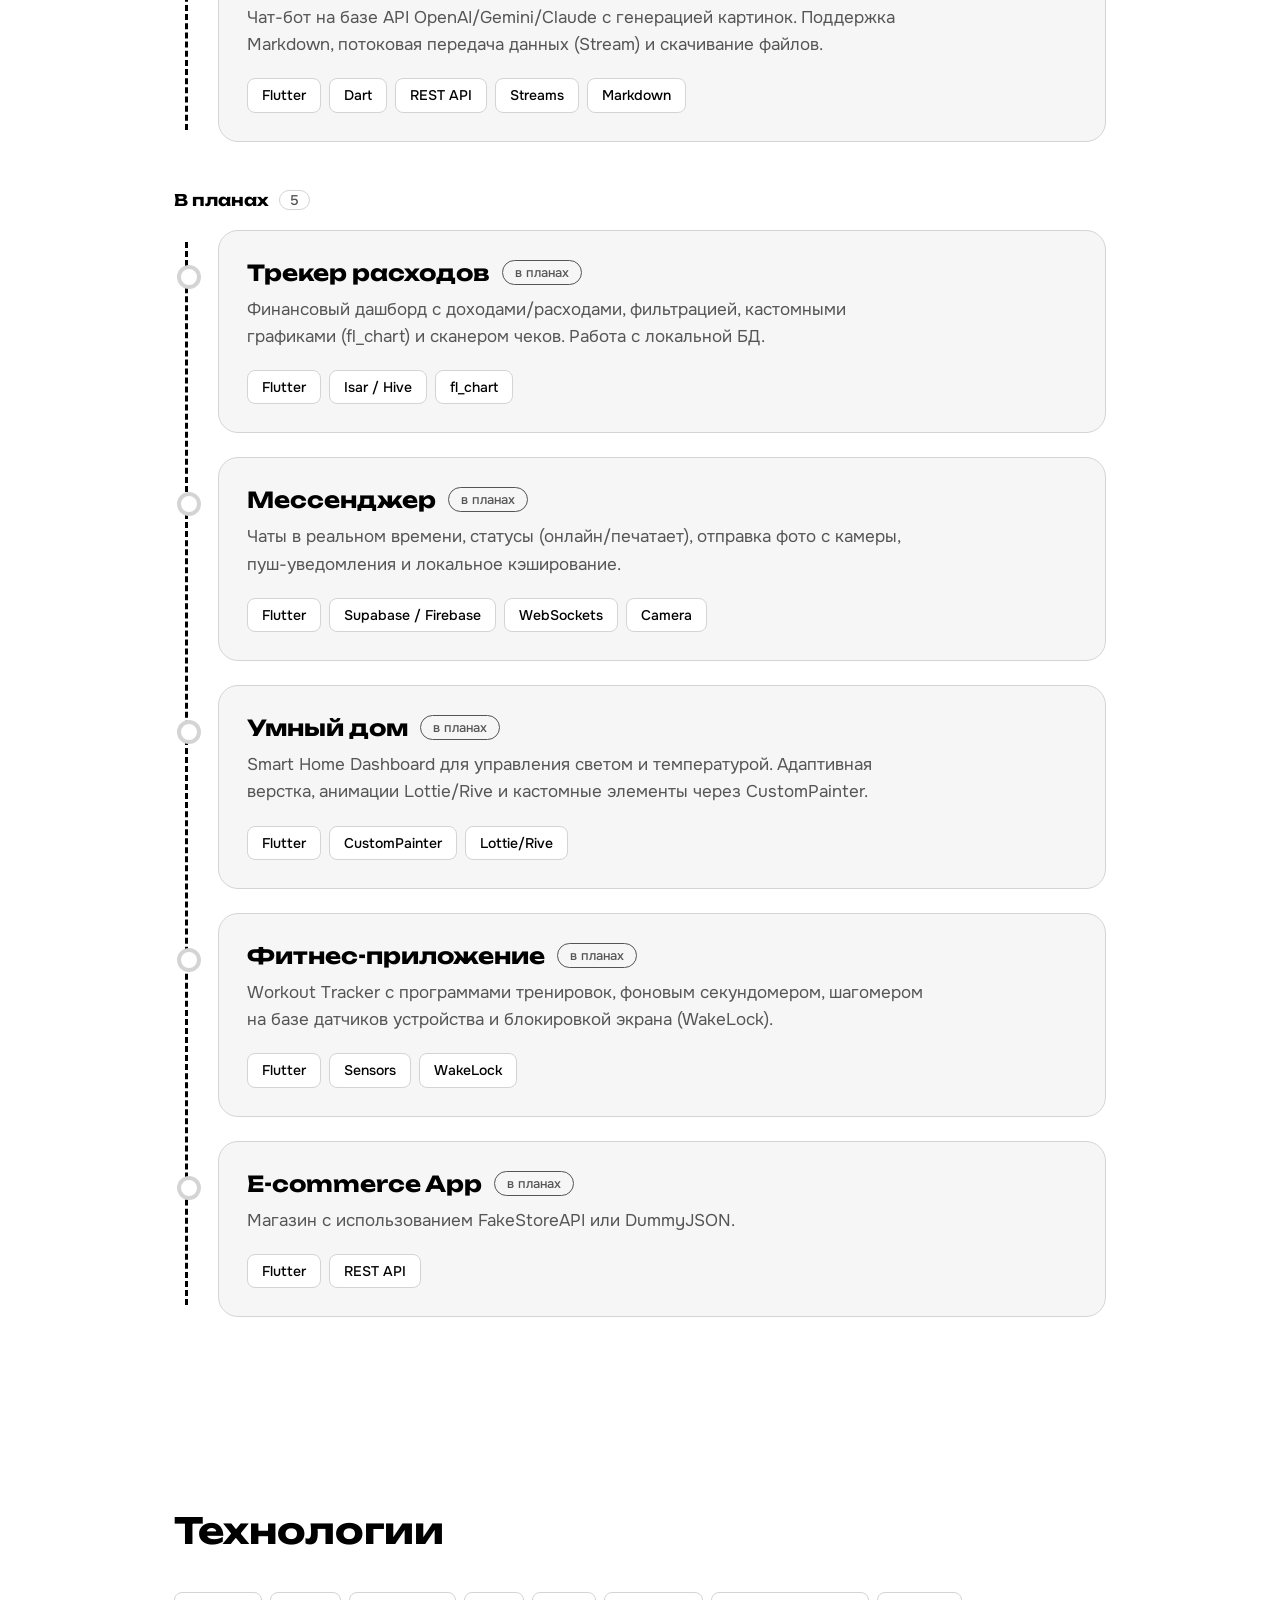
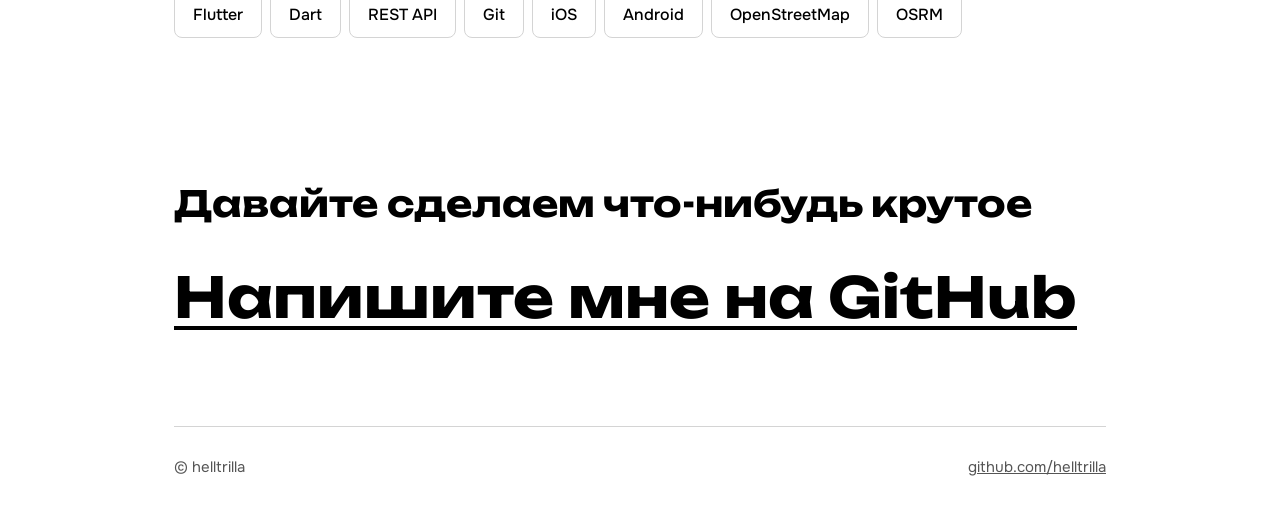
==== commit bcb18b60: "Update Todo project with new features: localization, themes, audio studio" ====
--- a/index.html
+++ b/index.html
@@ -131,8 +131,8 @@
       </article>
       <article class="stop">
         <h4><a href="todo.html">Todo</a> <span class="tag">готов · обновляется</span></h4>
-        <p>Менеджер задач на Flutter: категории с иконками, подзадачи, Pomodoro-таймер и авторизация через Supabase OTP.</p>
-        <ul class="chips"><li>Flutter</li><li>Dart</li><li>Provider</li><li>go_router</li><li>Supabase</li><li>Google Fonts</li><li>shared_preferences</li></ul>
+        <p>Менеджер задач на Flutter: чек-листы, Pomodoro-таймер с генератором фонового шума, 4 темы оформления (включая AMOLED), локализация на 5 языков и вход через Supabase.</p>
+        <ul class="chips"><li>Flutter</li><li>Provider</li><li>Supabase</li><li>Localization</li><li>Themes</li></ul>
         <a class="more" href="todo.html">Читать подробнее</a> · <a class="more" href="https://github.com/helltrilla/todo">Код на GitHub</a>
       </article>
     </div>
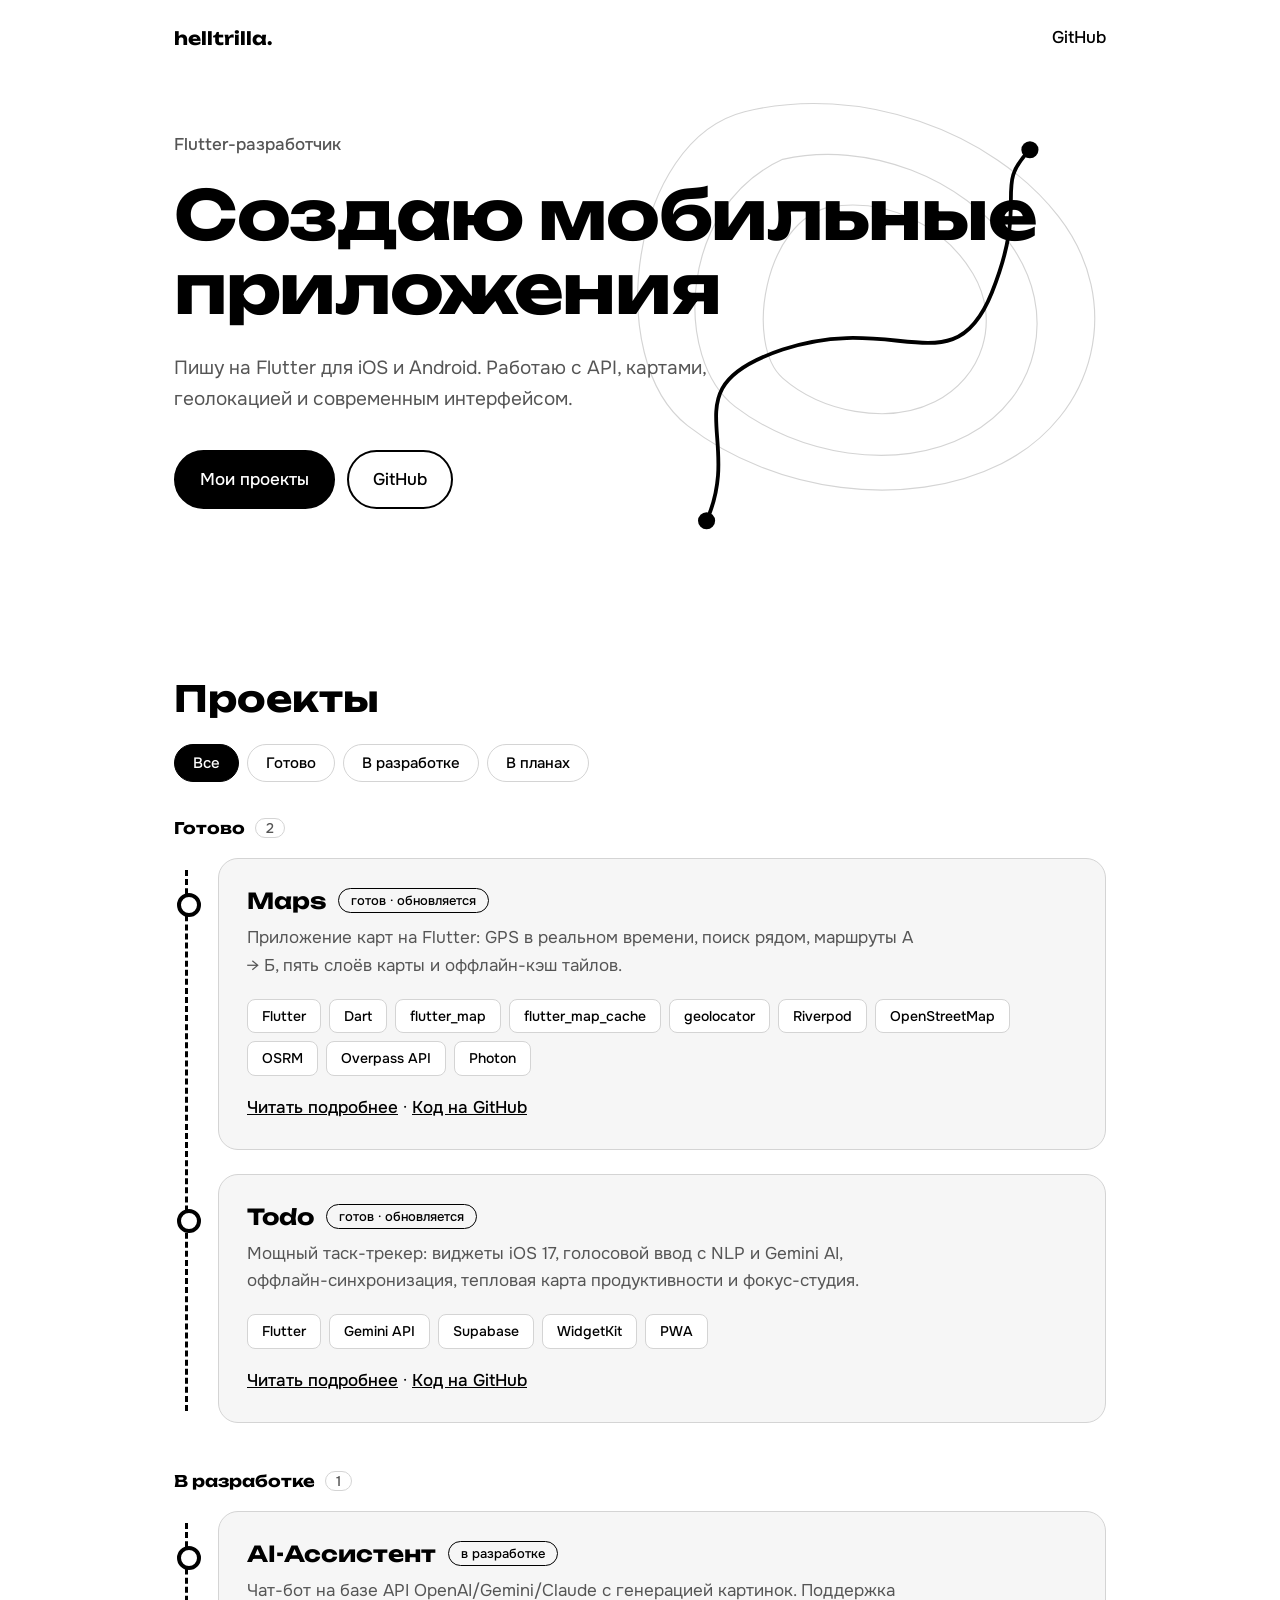
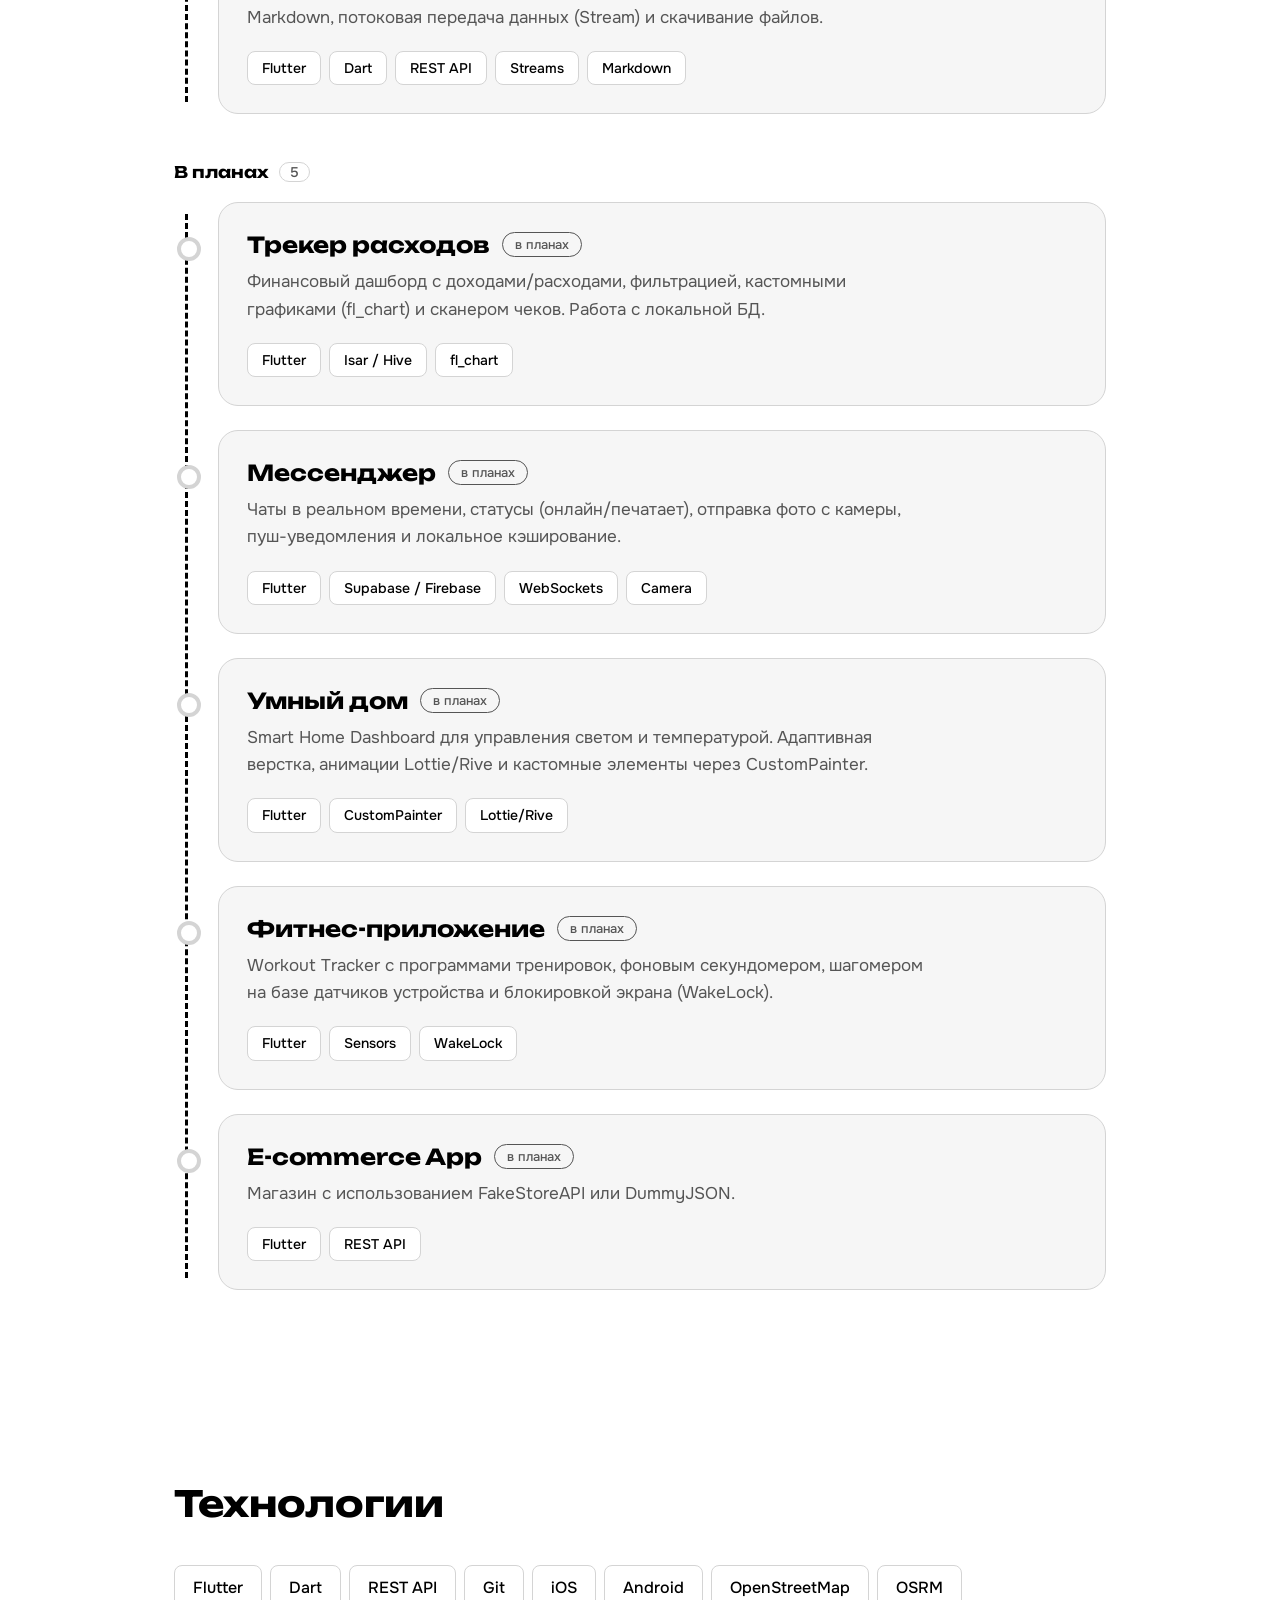
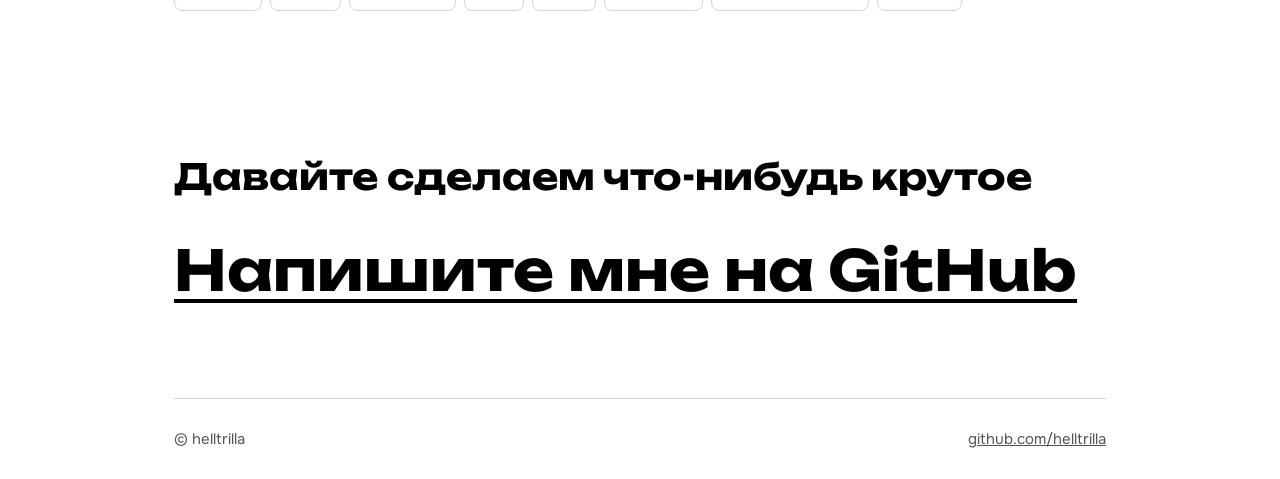
==== commit 99a2444f: "Update Todo project with WidgetKit, Gemini AI, Heatmap, and Offline Sync" ====
--- a/index.html
+++ b/index.html
@@ -131,8 +131,8 @@
       </article>
       <article class="stop">
         <h4><a href="todo.html">Todo</a> <span class="tag">готов · обновляется</span></h4>
-        <p>Менеджер задач на Flutter: чек-листы, Pomodoro-таймер с генератором фонового шума, 4 темы оформления (включая AMOLED), локализация на 5 языков и вход через Supabase.</p>
-        <ul class="chips"><li>Flutter</li><li>Provider</li><li>Supabase</li><li>Localization</li><li>Themes</li></ul>
+        <p>Мощный таск-трекер: виджеты iOS 17, голосовой ввод с NLP и Gemini AI, оффлайн-синхронизация, тепловая карта продуктивности и фокус-студия.</p>
+        <ul class="chips"><li>Flutter</li><li>Gemini API</li><li>Supabase</li><li>WidgetKit</li><li>PWA</li></ul>
         <a class="more" href="todo.html">Читать подробнее</a> · <a class="more" href="https://github.com/helltrilla/todo">Код на GitHub</a>
       </article>
     </div>
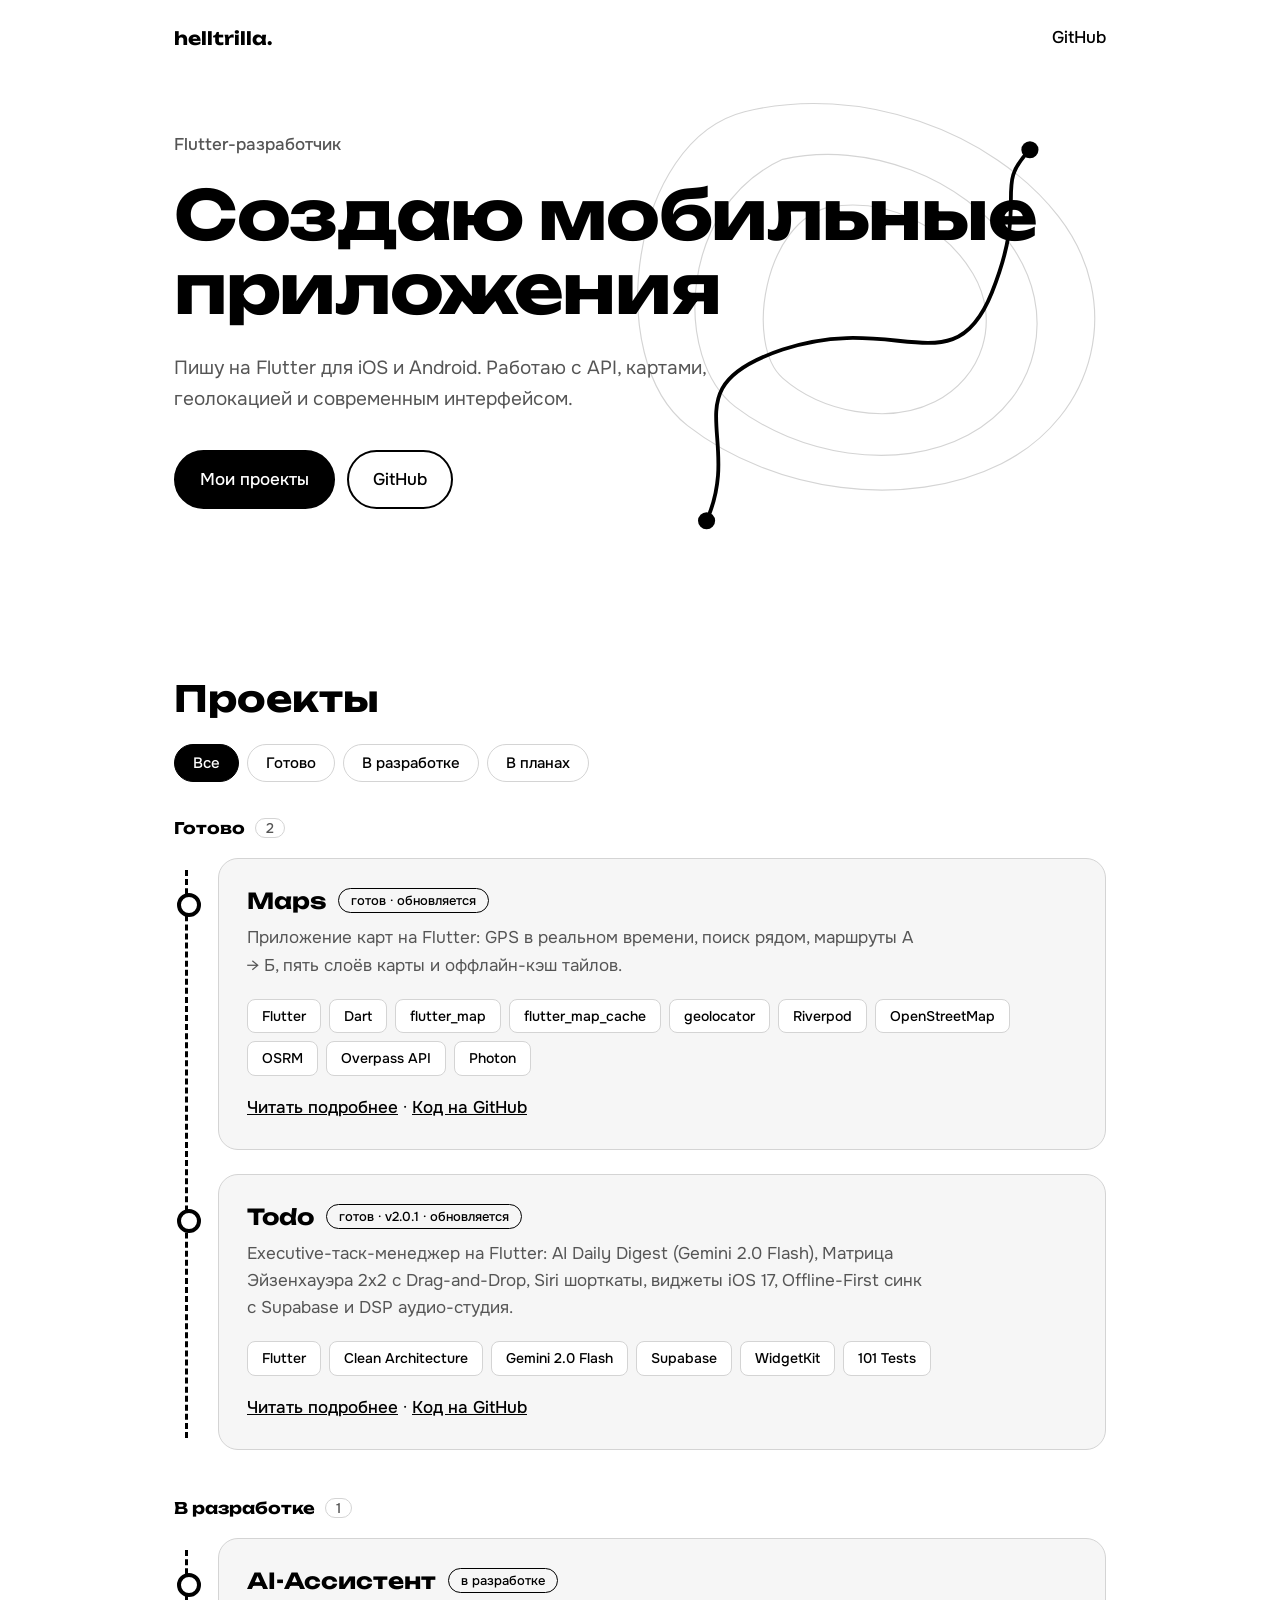
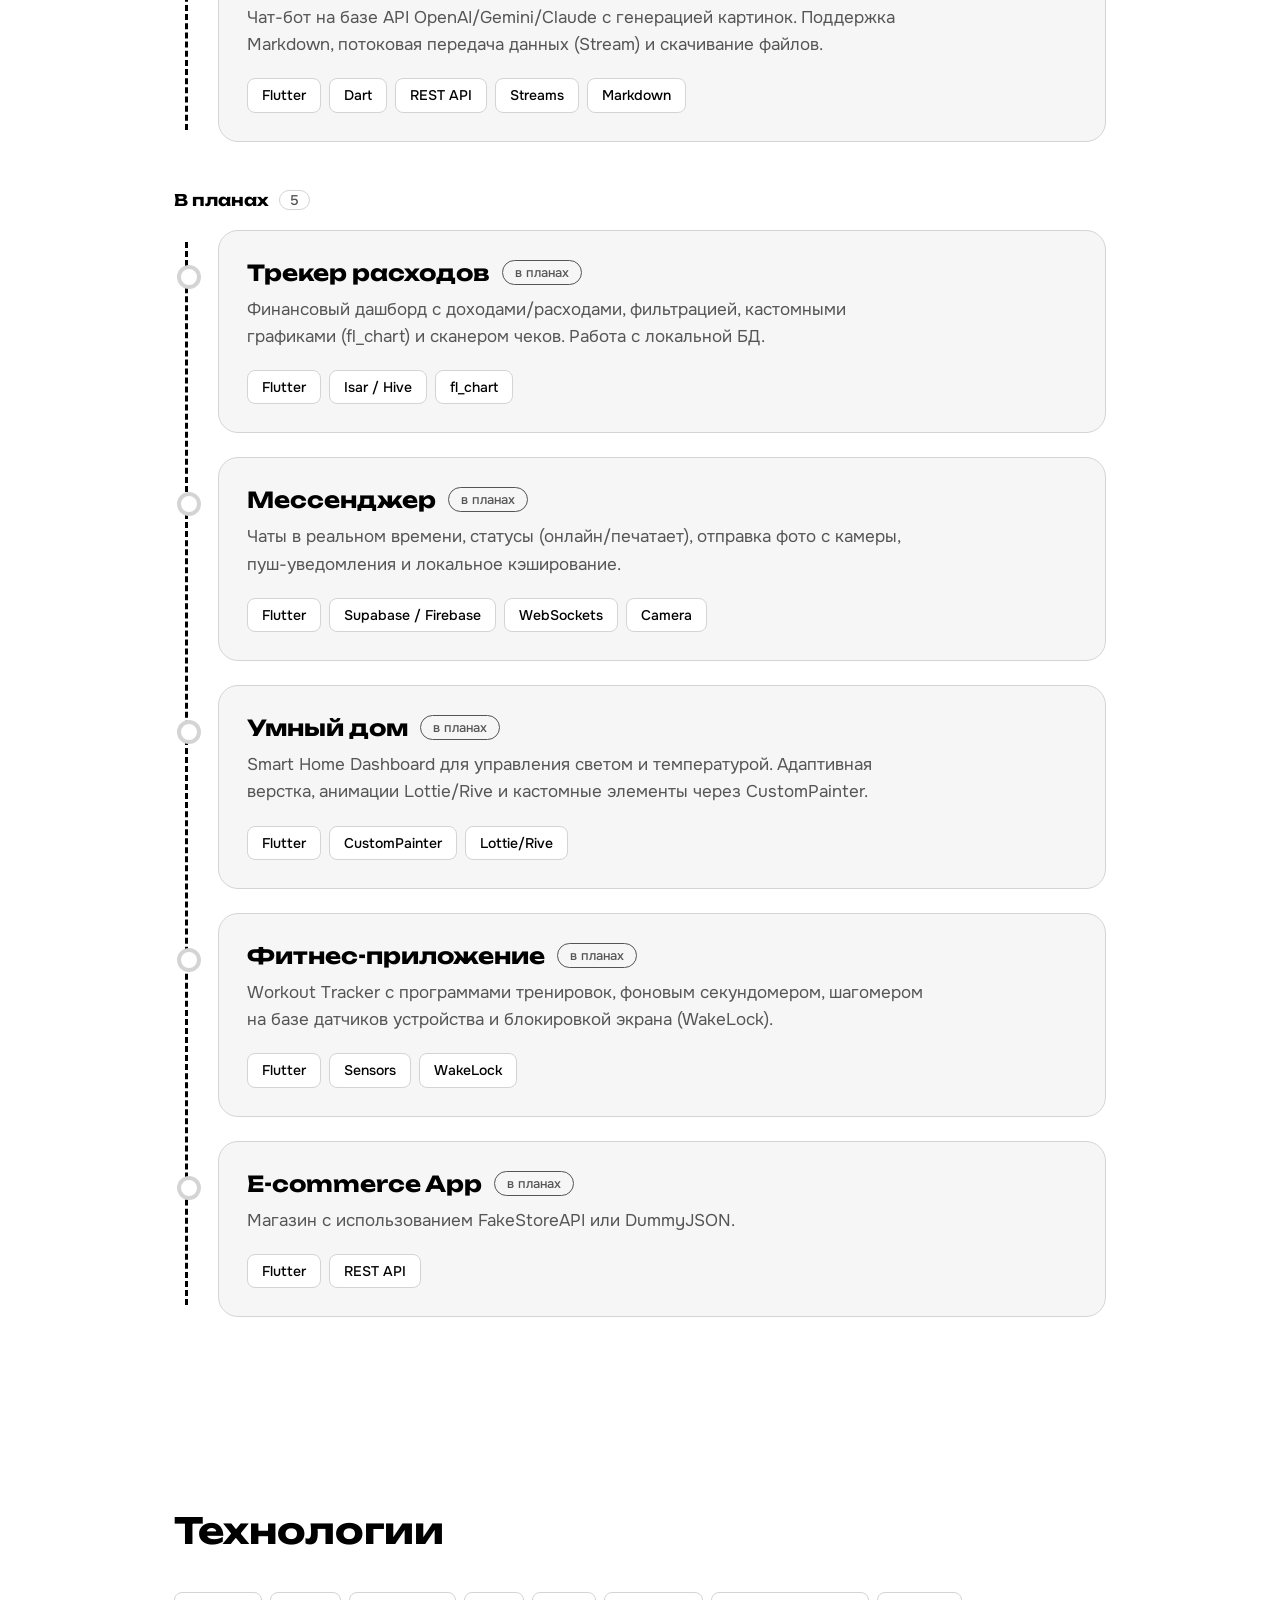
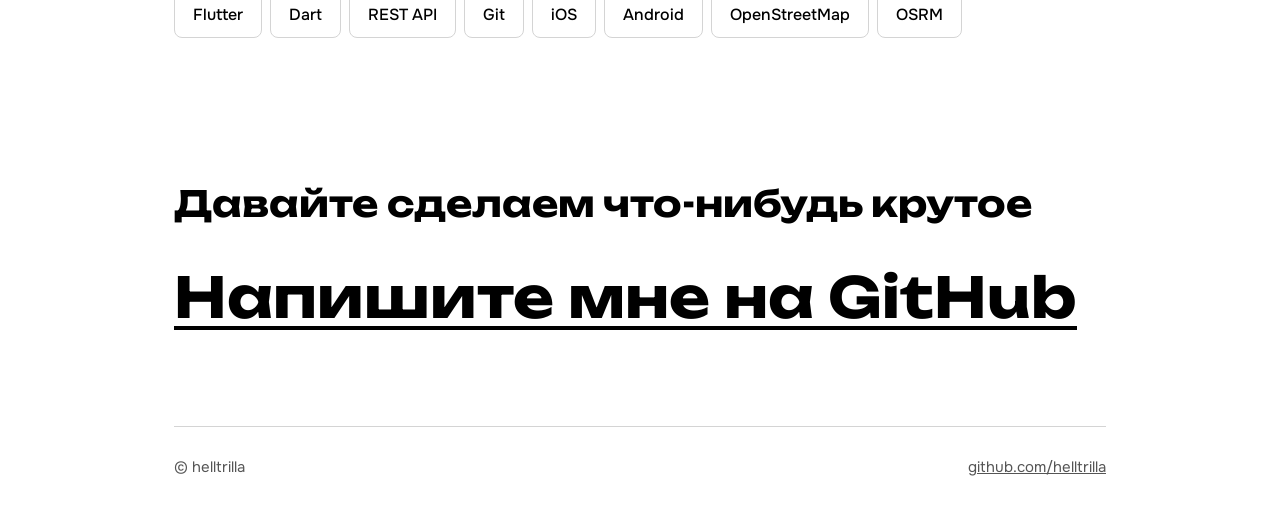
==== commit 5a61c3ec: "Update TodoApp to v2.0.1: AI Daily Digest, Eisenhower Matrix, Siri Shortcuts, and 101 tests" ====
--- a/index.html
+++ b/index.html
@@ -130,9 +130,9 @@
         <a class="more" href="maps.html">Читать подробнее</a> · <a class="more" href="https://github.com/helltrilla/maps">Код на GitHub</a>
       </article>
       <article class="stop">
-        <h4><a href="todo.html">Todo</a> <span class="tag">готов · обновляется</span></h4>
-        <p>Мощный таск-трекер: виджеты iOS 17, голосовой ввод с NLP и Gemini AI, оффлайн-синхронизация, тепловая карта продуктивности и фокус-студия.</p>
-        <ul class="chips"><li>Flutter</li><li>Gemini API</li><li>Supabase</li><li>WidgetKit</li><li>PWA</li></ul>
+        <h4><a href="todo.html">Todo</a> <span class="tag">готов · v2.0.1 · обновляется</span></h4>
+        <p>Executive-таск-менеджер на Flutter: AI Daily Digest (Gemini 2.0 Flash), Матрица Эйзенхауэра 2x2 с Drag-and-Drop, Siri шорткаты, виджеты iOS 17, Offline-First синк с Supabase и DSP аудио-студия.</p>
+        <ul class="chips"><li>Flutter</li><li>Clean Architecture</li><li>Gemini 2.0 Flash</li><li>Supabase</li><li>WidgetKit</li><li>101 Tests</li></ul>
         <a class="more" href="todo.html">Читать подробнее</a> · <a class="more" href="https://github.com/helltrilla/todo">Код на GitHub</a>
       </article>
     </div>
